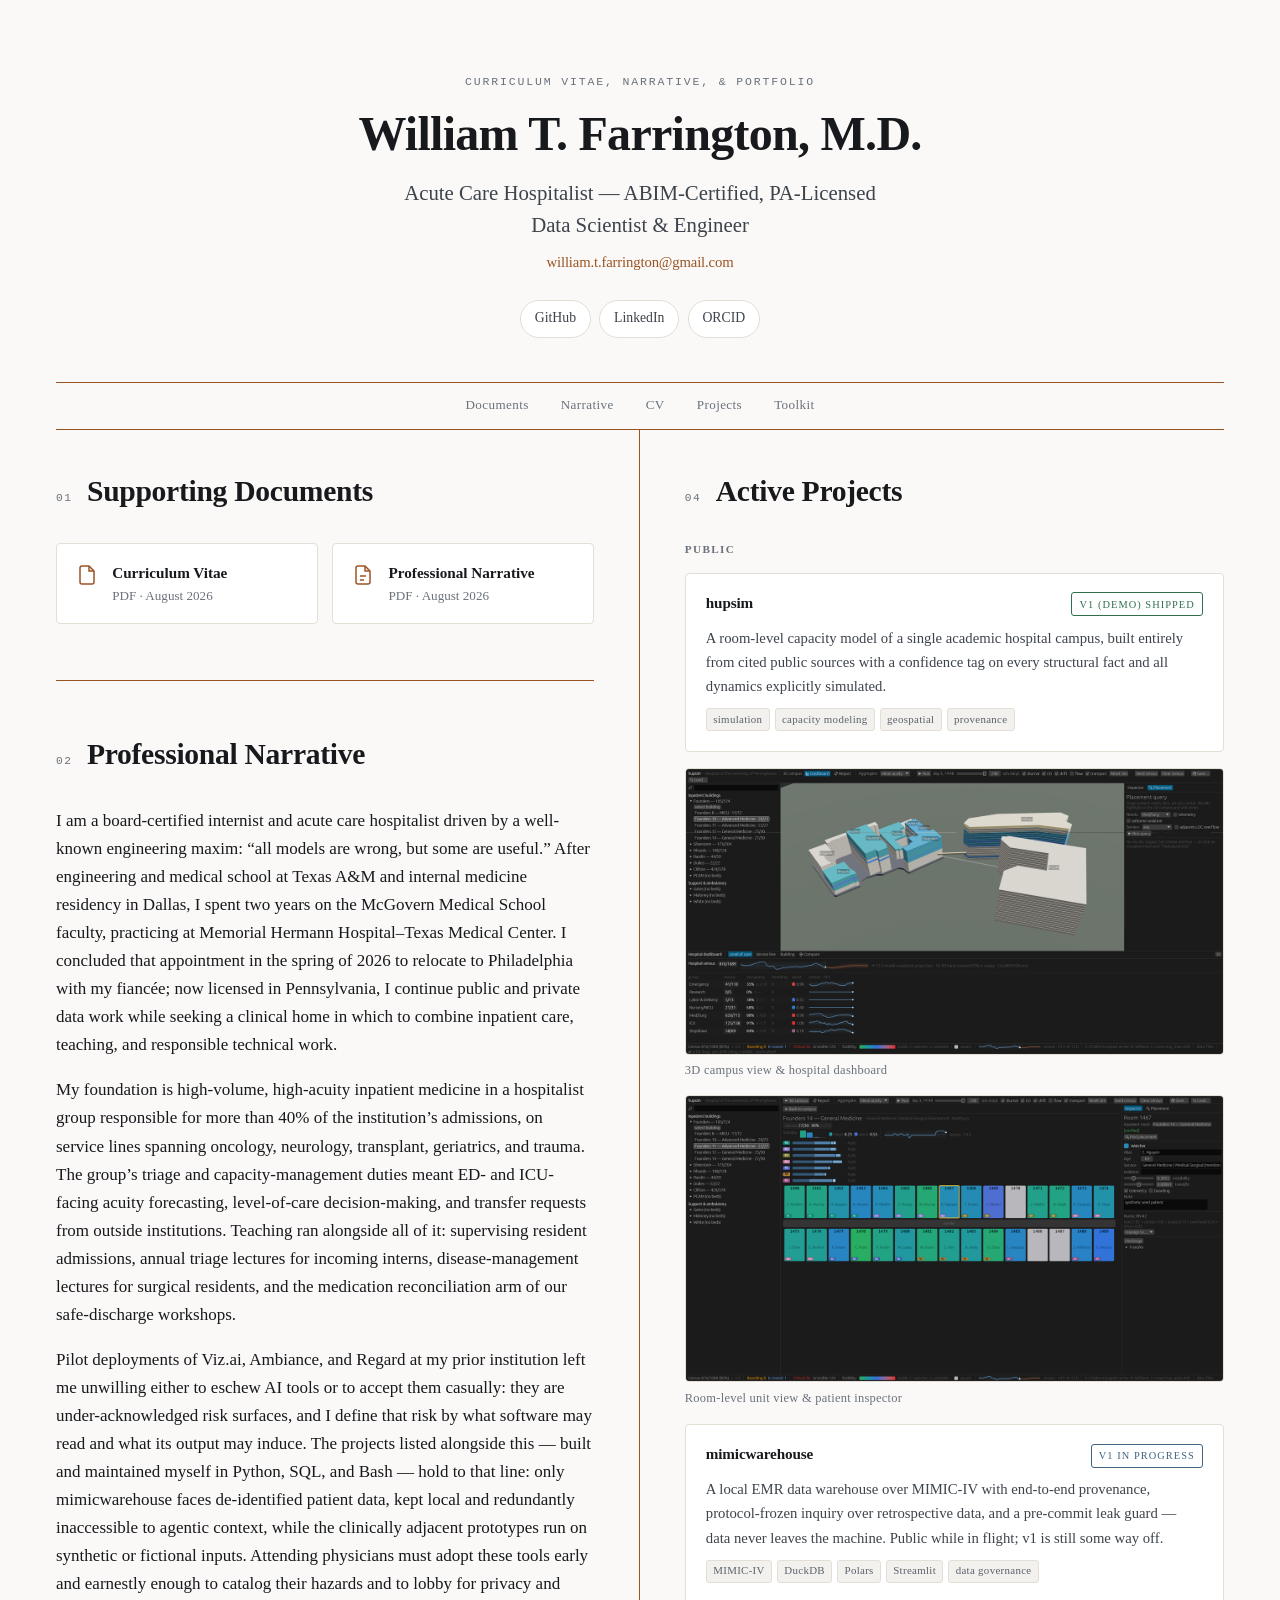
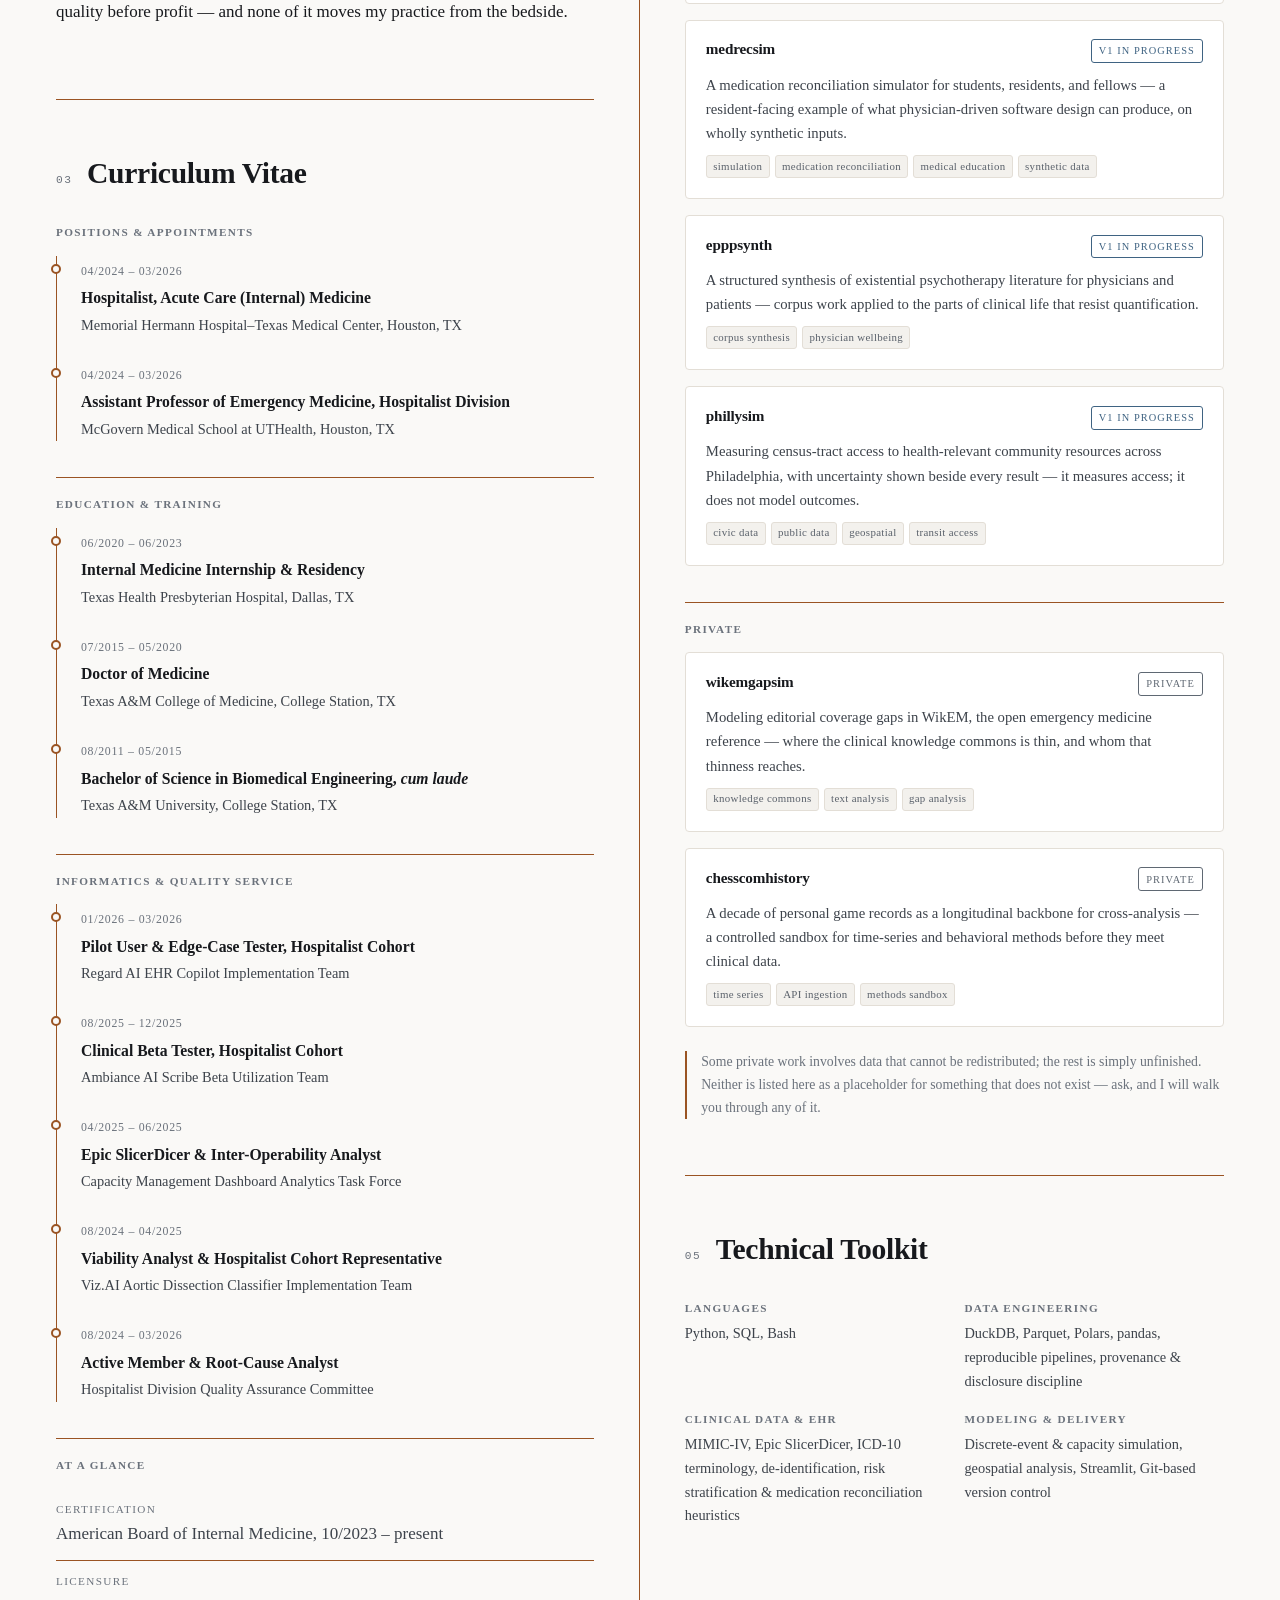
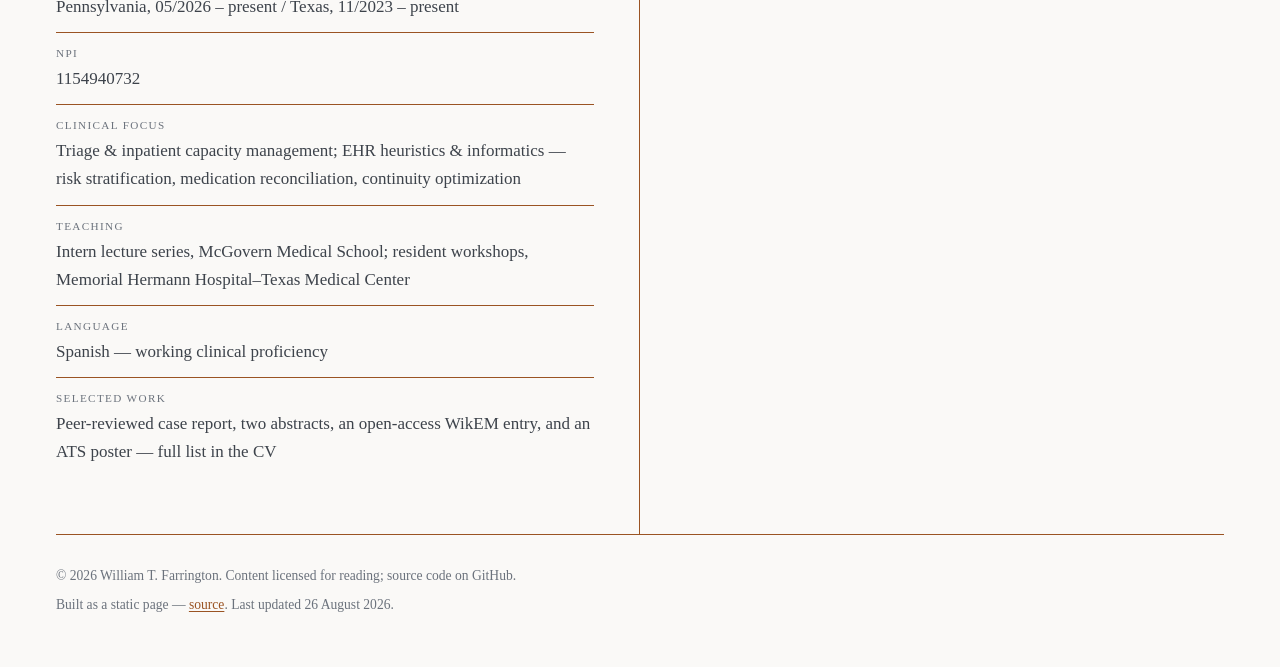
==== index.html @ bcea14b1 "Refresh documents, project roster, and add hupsim screenshot gallery - Update CV and professional na" ====
<!DOCTYPE html>
<html lang="en">
<head>
<meta charset="utf-8">
<meta name="viewport" content="width=device-width, initial-scale=1">

<!-- Stops iOS Safari, Chrome on Android, and Edge from turning CV date ranges
     (04/2024, 08/2011) and the NPI into tappable "phone number" links. -->
<meta name="format-detection" content="telephone=no,date=no,address=no,email=no">

<!-- EDIT: title and description are what Google and link previews show. -->
<title>William T. Farrington, M.D. — Acute Care Hospitalist &amp; Clinical Data Engineering</title>
<meta name="description" content="Board-certified acute care hospitalist in Philadelphia. Curriculum vitae, professional narrative, and clinical and peri-clinical data projects.">
<meta name="author" content="William T. Farrington">

<link rel="canonical" href="https://williamtfarrington.com/">
<meta property="og:type" content="profile">
<meta property="og:title" content="William T. Farrington, M.D.">
<meta property="og:description" content="Board-certified acute care hospitalist — CV, professional narrative, and clinical data projects.">
<meta property="og:url" content="https://williamtfarrington.com/">
<meta name="twitter:card" content="summary">

<meta name="theme-color" content="#faf9f7" media="(prefers-color-scheme: light)">
<meta name="theme-color" content="#14161a" media="(prefers-color-scheme: dark)">
<link rel="icon" href="assets/img/favicon.svg" type="image/svg+xml">
<link rel="stylesheet" href="assets/css/site.css?v=6">
</head>

<body>
<a class="skip-link" href="#main">Skip to content</a>

<!-- ======================================================================
     MASTHEAD — centered: kicker, name, credential stack, email,
     identifying facts, external links
     ====================================================================== -->
<header class="masthead">
  <div class="container">
    <p class="kicker">Curriculum Vitae, Narrative, &amp; Portfolio</p>

    <h1>William T. Farrington, M.D.</h1>

    <!-- EDIT: one line per span. -->
    <p class="credentials">
      <span>Acute Care Hospitalist &mdash; ABIM-Certified, PA-Licensed</span>
      <span>Data Scientist &amp; Engineer</span>
    </p>

    <p class="email">
      <a href="mailto:william.t.farrington@gmail.com">william.t.farrington@gmail.com</a>
    </p>

    <!-- All three leave the site, so all three open in a new tab.
         rel="me" is the identity half (it ties these profiles to this page);
         rel="noopener" is the security half that target="_blank" wants. -->
    <ul class="contact-row">
      <li><a href="https://github.com/willtfarrington?tab=repositories" rel="me noopener" target="_blank">GitHub</a></li>
      <li><a href="https://www.linkedin.com/in/williamtfarrington/" rel="me noopener" target="_blank">LinkedIn</a></li>
      <li><a href="https://orcid.org/0000-0002-2233-9123" rel="me noopener" target="_blank">ORCID</a></li>
    </ul>
  </div>
</header>

<!-- ======================================================================
     STICKY SECTION NAV
     The rules above and below it sit on the <ul>, so they stop exactly at
     the combined width of the two panes rather than running edge to edge.
     ====================================================================== -->
<nav class="subnav" aria-label="Section navigation">
  <div class="container">
    <ul>
      <li><a href="#documents">Documents</a></li>
      <li><a href="#narrative">Narrative</a></li>
      <li><a href="#cv">CV</a></li>
      <li><a href="#projects">Projects</a></li>
      <li><a href="#toolkit">Toolkit</a></li>
    </ul>
  </div>
</nav>

<!-- ======================================================================
     TWO PANES
       left  — documents, narrative, curriculum vitae
       right — projects, technical toolkit
     Panes stack into a single column below 900px.
     ====================================================================== -->
<main id="main">
  <div class="container">
    <div class="panes">

      <!-- ================= LEFT PANE ================= -->
      <div class="pane pane--left">

        <!-- ------------------------------------------------------------
             DOCUMENTS
             Both tiles link to the PDFs sitting at the repository root, so the
             public URLs are williamtfarrington.com/<filename>.pdf. When either
             document is revised, overwrite the file in place: once a filename
             has been e-mailed or printed on a CV, renaming it breaks the link
             for whoever holds it.
             ------------------------------------------------------------ -->
        <section class="section" id="documents" aria-labelledby="documents-h">
          <div class="section-head">
            <span class="eyebrow">01</span>
            <h2 id="documents-h">Supporting Documents</h2>
          </div>

          <div class="doc-grid">
            <a class="doc" href="Farrington-William-Curriculum-Vitae.pdf">
              <svg class="doc-icon" viewBox="0 0 24 24" fill="none" stroke="currentColor" stroke-width="1.5" aria-hidden="true">
                <path d="M14 3H7a2 2 0 0 0-2 2v14a2 2 0 0 0 2 2h10a2 2 0 0 0 2-2V8z"/><path d="M14 3v5h5"/>
              </svg>
              <div>
                <strong>Curriculum Vitae</strong>
                <span>PDF &middot; August 2026</span>
              </div>
            </a>

            <a class="doc" href="Farrington-William-Professional-Narrative.pdf">
              <svg class="doc-icon" viewBox="0 0 24 24" fill="none" stroke="currentColor" stroke-width="1.5" aria-hidden="true">
                <path d="M14 3H7a2 2 0 0 0-2 2v14a2 2 0 0 0 2 2h10a2 2 0 0 0 2-2V8z"/><path d="M14 3v5h5"/>
                <path d="M9 13h6M9 17h4"/>
              </svg>
              <div>
                <strong>Professional Narrative</strong>
                <span>PDF &middot; August 2026</span>
              </div>
            </a>
          </div>
        </section>

        <!-- ------------------------------------------------------------
             PROFESSIONAL NARRATIVE
             ------------------------------------------------------------ -->
        <section class="section" id="narrative" aria-labelledby="narrative-h">
          <div class="section-head">
            <span class="eyebrow">02</span>
            <h2 id="narrative-h">Professional Narrative</h2>
          </div>

          <!-- Distilled from the narrative PDF linked above, which also carries
               the personal closing this page leaves out. -->
          <div class="prose">
            <p>
              I am a board-certified internist and acute care hospitalist driven
              by a well-known engineering maxim: &ldquo;all models are wrong, but
              some are useful.&rdquo; After engineering and medical school at
              Texas A&amp;M and internal medicine residency in Dallas, I spent
              two years on the McGovern Medical School faculty, practicing at
              Memorial Hermann Hospital&ndash;Texas Medical Center. I concluded
              that appointment in the spring of 2026 to relocate to Philadelphia
              with my fianc&eacute;e; now licensed in Pennsylvania, I continue
              public and private data work while seeking a clinical home in which
              to combine inpatient care, teaching, and responsible technical
              work.
            </p>
            <p>
              My foundation is high-volume, high-acuity inpatient medicine in a
              hospitalist group responsible for more than 40% of the
              institution&rsquo;s admissions, on service lines spanning oncology,
              neurology, transplant, geriatrics, and trauma. The group&rsquo;s
              triage and capacity-management duties meant ED- and ICU-facing
              acuity forecasting, level-of-care decision-making, and transfer
              requests from outside institutions. Teaching ran alongside all of
              it: supervising resident admissions, annual triage lectures for
              incoming interns, disease-management lectures for surgical
              residents, and the medication reconciliation arm of our
              safe-discharge workshops.
            </p>
            <p>
              Pilot deployments of Viz.ai, Ambiance, and Regard at my prior
              institution left me unwilling either to eschew AI tools or to
              accept them casually: they are under-acknowledged risk surfaces,
              and I define that risk by what software may read and what its
              output may induce. The projects listed alongside this &mdash;
              built and maintained myself in Python, SQL, and Bash &mdash; hold
              to that line: only mimicwarehouse faces de-identified patient
              data, kept local and redundantly inaccessible to agentic context,
              while the clinically adjacent prototypes run on synthetic or
              fictional inputs. Attending physicians must adopt these tools
              early and earnestly enough to catalog their hazards and to lobby
              for privacy and quality before profit &mdash; and none of it moves
              my practice from the bedside.
            </p>
          </div>
        </section>

        <!-- ------------------------------------------------------------
             CURRICULUM VITAE — highlights; the PDF holds the full record
             ------------------------------------------------------------ -->
        <section class="section" id="cv" aria-labelledby="cv-h">
          <div class="section-head">
            <span class="eyebrow">03</span>
            <h2 id="cv-h">Curriculum Vitae</h2>
          </div>

          <h3 class="subhead subhead--first">Positions &amp; appointments</h3>

          <ol class="timeline">
            <li>
              <span class="when">04/2024 &ndash; 03/2026</span>
              <p class="what">Hospitalist, Acute Care (Internal) Medicine</p>
              <p class="where">Memorial Hermann Hospital&ndash;Texas Medical Center, Houston, TX</p>
            </li>
            <li>
              <span class="when">04/2024 &ndash; 03/2026</span>
              <p class="what">Assistant Professor of Emergency Medicine, Hospitalist Division</p>
              <p class="where">McGovern Medical School at UTHealth, Houston, TX</p>
            </li>
          </ol>

          <h3 class="subhead">Education &amp; training</h3>

          <ol class="timeline">
            <li>
              <span class="when">06/2020 &ndash; 06/2023</span>
              <p class="what">Internal Medicine Internship &amp; Residency</p>
              <p class="where">Texas Health Presbyterian Hospital, Dallas, TX</p>
            </li>
            <li>
              <span class="when">07/2015 &ndash; 05/2020</span>
              <p class="what">Doctor of Medicine</p>
              <p class="where">Texas A&amp;M College of Medicine, College Station, TX</p>
            </li>
            <li>
              <span class="when">08/2011 &ndash; 05/2015</span>
              <p class="what">Bachelor of Science in Biomedical Engineering, <em>cum laude</em></p>
              <p class="where">Texas A&amp;M University, College Station, TX</p>
            </li>
          </ol>

          <h3 class="subhead">Informatics &amp; quality service</h3>

          <!-- EDIT: the five entries from the CV's Leadership & Service section
               that bear directly on the data work. Delete this whole subhead and
               list if you would rather keep the page shorter. -->
          <ol class="timeline">
            <li>
              <span class="when">01/2026 &ndash; 03/2026</span>
              <p class="what">Pilot User &amp; Edge-Case Tester, Hospitalist Cohort</p>
              <p class="where">Regard AI EHR Copilot Implementation Team</p>
            </li>
            <li>
              <span class="when">08/2025 &ndash; 12/2025</span>
              <p class="what">Clinical Beta Tester, Hospitalist Cohort</p>
              <p class="where">Ambiance AI Scribe Beta Utilization Team</p>
            </li>
            <li>
              <span class="when">04/2025 &ndash; 06/2025</span>
              <p class="what">Epic SlicerDicer &amp; Inter-Operability Analyst</p>
              <p class="where">Capacity Management Dashboard Analytics Task Force</p>
            </li>
            <li>
              <span class="when">08/2024 &ndash; 04/2025</span>
              <p class="what">Viability Analyst &amp; Hospitalist Cohort Representative</p>
              <p class="where">Viz.AI Aortic Dissection Classifier Implementation Team</p>
            </li>
            <li>
              <span class="when">08/2024 &ndash; 03/2026</span>
              <p class="what">Active Member &amp; Root-Cause Analyst</p>
              <p class="where">Hospitalist Division Quality Assurance Committee</p>
            </li>
          </ol>

          <h3 class="subhead">At a glance</h3>

          <ul class="fact-list">
            <li>
              <span class="label">Certification</span>
              <span class="value">American Board of Internal Medicine, 10/2023 &ndash; present</span>
            </li>
            <li>
              <span class="label">Licensure</span>
              <span class="value">Pennsylvania, 05/2026 &ndash; present / Texas, 11/2023 &ndash; present</span>
            </li>
            <li>
              <span class="label">NPI</span>
              <span class="value">1154940732</span>
            </li>
            <li>
              <span class="label">Clinical focus</span>
              <span class="value">Triage &amp; inpatient capacity management; EHR heuristics &amp; informatics &mdash; risk stratification, medication reconciliation, continuity optimization</span>
            </li>
            <li>
              <span class="label">Teaching</span>
              <span class="value">Intern lecture series, McGovern Medical School; resident workshops, Memorial Hermann Hospital&ndash;Texas Medical Center</span>
            </li>
            <li>
              <span class="label">Language</span>
              <span class="value">Spanish &mdash; working clinical proficiency</span>
            </li>
            <li>
              <span class="label">Selected work</span>
              <span class="value">Peer-reviewed case report, two abstracts, an open-access WikEM entry, and an ATS poster &mdash; full list in the CV</span>
            </li>
          </ul>
        </section>

      </div><!-- /.pane--left -->

      <!-- ================= RIGHT PANE ================= -->
      <div class="pane pane--right">

        <!-- ------------------------------------------------------------
             PROJECTS
             CARD ANATOMY
               <article class="card card--linked">  <- drop card--linked if no URL
                 card-top : <h3> repo name (wrapped in <a> if public) + badge
                 .hook    : one line, 12-20 words, what it does and why
                 .tags    : 3-5 stack or method tags
               </article>
             BADGES: badge--public | badge--progress | badge--private
             ------------------------------------------------------------ -->
        <section class="section" id="projects" aria-labelledby="projects-h">
          <div class="section-head">
            <span class="eyebrow">04</span>
            <h2 id="projects-h">Active Projects</h2>
          </div>

          <h3 class="subhead subhead--first">Public</h3>

          <div class="card-grid">

            <article class="card card--linked">
              <div class="card-top">
                <h3><a href="https://github.com/willtfarrington/hupsim">hupsim</a></h3>
                <span class="badge badge--public">V1 (demo) shipped</span>
              </div>
              <p class="hook">
                A room-level capacity model of a single academic hospital campus,
                built entirely from cited public sources with a confidence tag on
                every structural fact and all dynamics explicitly simulated.
              </p>
              <ul class="tags">
                <li>simulation</li><li>capacity modeling</li><li>geospatial</li><li>provenance</li>
              </ul>
            </article>

            <!-- Demo screenshots for the card above. Thumbnails are the
                 downscaled copies in assets/img; each link points at the
                 full-resolution original at the repo root, which site.js
                 upgrades into a lightbox (arrow keys / swipe buttons / X).
                 Without JavaScript the links simply open the full PNG. -->
            <div class="card-shots">
              <figure>
                <a class="shot" href="hupsim_campus_view_and_dashboard.png">
                  <img src="assets/img/hupsim_campus_view_and_dashboard-1280.png"
                       width="1280" height="678" loading="lazy"
                       alt="hupsim &mdash; 3D campus view of the Hospital of the University of Pennsylvania with per-building census counts and the level-of-care hospital dashboard below">
                </a>
                <figcaption>3D campus view &amp; hospital dashboard</figcaption>
              </figure>
              <figure>
                <a class="shot" href="hupsim_unit_view.png">
                  <img src="assets/img/hupsim_unit_view-1280.png"
                       width="1280" height="678" loading="lazy"
                       alt="hupsim &mdash; room-level unit view of a general medicine floor with per-room occupants, nurse assignments, and a patient inspector panel">
                </a>
                <figcaption>Room-level unit view &amp; patient inspector</figcaption>
              </figure>
            </div>

            <article class="card card--linked">
              <div class="card-top">
                <h3><a href="https://github.com/willtfarrington/mimicwarehouse">mimicwarehouse</a></h3>
                <span class="badge badge--progress">V1 in progress</span>
              </div>
              <p class="hook">
                A local EMR data warehouse over MIMIC-IV with end-to-end
                provenance, protocol-frozen inquiry over retrospective data, and a
                pre-commit leak guard &mdash; data never leaves the machine.
                Public while in flight; v1 is still some way off.
              </p>
              <ul class="tags">
                <li>MIMIC-IV</li><li>DuckDB</li><li>Polars</li><li>Streamlit</li><li>data governance</li>
              </ul>
            </article>

            <article class="card card--linked">
              <div class="card-top">
                <h3><a href="https://github.com/willtfarrington/medrecsim">medrecsim</a></h3>
                <span class="badge badge--progress">V1 in progress</span>
              </div>
              <p class="hook">
                A medication reconciliation simulator for students, residents,
                and fellows &mdash; a resident-facing example of what
                physician-driven software design can produce, on wholly
                synthetic inputs.
              </p>
              <ul class="tags">
                <li>simulation</li><li>medication reconciliation</li><li>medical education</li><li>synthetic data</li>
              </ul>
            </article>

            <article class="card card--linked">
              <div class="card-top">
                <h3><a href="https://github.com/willtfarrington/epppsynth">epppsynth</a></h3>
                <span class="badge badge--progress">V1 in progress</span>
              </div>
              <p class="hook">
                A structured synthesis of existential psychotherapy literature for
                physicians and patients &mdash; corpus work applied to the parts
                of clinical life that resist quantification.
              </p>
              <ul class="tags">
                <li>corpus synthesis</li><li>physician wellbeing</li>
              </ul>
            </article>

            <article class="card card--linked">
              <div class="card-top">
                <h3><a href="https://github.com/willtfarrington/phillysim">phillysim</a></h3>
                <span class="badge badge--progress">V1 in progress</span>
              </div>
              <p class="hook">
                Measuring census-tract access to health-relevant community
                resources across Philadelphia, with uncertainty shown beside
                every result &mdash; it measures access; it does not model
                outcomes.
              </p>
              <ul class="tags">
                <li>civic data</li><li>public data</li><li>geospatial</li><li>transit access</li>
              </ul>
            </article>

          </div>

          <h3 class="subhead">Private</h3>

          <div class="card-grid">
            <!-- EDIT: sharpen any hook below; duplicate a card to add a project. -->

            <article class="card">
              <div class="card-top">
                <h3>wikemgapsim</h3>
                <span class="badge badge--private">Private</span>
              </div>
              <p class="hook">
                Modeling editorial coverage gaps in WikEM, the open emergency
                medicine reference &mdash; where the clinical knowledge commons is
                thin, and whom that thinness reaches.
              </p>
              <ul class="tags">
                <li>knowledge commons</li><li>text analysis</li><li>gap analysis</li>
              </ul>
            </article>

            <article class="card">
              <div class="card-top">
                <h3>chesscomhistory</h3>
                <span class="badge badge--private">Private</span>
              </div>
              <p class="hook">
                A decade of personal game records as a longitudinal backbone for
                cross-analysis &mdash; a controlled sandbox for time-series and
                behavioral methods before they meet clinical data.
              </p>
              <ul class="tags">
                <li>time series</li><li>API ingestion</li><li>methods sandbox</li>
              </ul>
            </article>

          </div>

          <p class="note">
            Some private work involves data that cannot be redistributed; the rest
            is simply unfinished. Neither is listed here as a placeholder for
            something that does not exist &mdash; ask, and I will walk you through
            any of it.
          </p>
        </section>

        <!-- ------------------------------------------------------------
             TECHNICAL TOOLKIT
             ------------------------------------------------------------ -->
        <section class="section" id="toolkit" aria-labelledby="toolkit-h">
          <div class="section-head">
            <span class="eyebrow">05</span>
            <h2 id="toolkit-h">Technical Toolkit</h2>
          </div>

          <!-- EDIT: kept to what the CV and the public repositories both
               support. Add nothing you would not want examined. -->
          <div class="toolkit">
            <div>
              <h3>Languages</h3>
              <p>Python, SQL, Bash</p>
            </div>
            <div>
              <h3>Data engineering</h3>
              <p>DuckDB, Parquet, Polars, pandas, reproducible pipelines, provenance &amp; disclosure discipline</p>
            </div>
            <div>
              <h3>Clinical data &amp; EHR</h3>
              <p>MIMIC-IV, Epic SlicerDicer, ICD-10 terminology, de-identification, risk stratification &amp; medication reconciliation heuristics</p>
            </div>
            <div>
              <h3>Modeling &amp; delivery</h3>
              <p>Discrete-event &amp; capacity simulation, geospatial analysis, Streamlit, Git-based version control</p>
            </div>
          </div>
        </section>

      </div><!-- /.pane--right -->

    </div><!-- /.panes -->
  </div>
</main>

<footer class="site-footer">
  <div class="container">
    <div class="footer-inner">
      <p>&copy; <span id="year">2026</span> William T. Farrington. Content licensed for reading; source code on GitHub.</p>
      <p>Built as a static page &mdash; <a href="https://github.com/willtfarrington/prime">source</a>. Last updated <time datetime="2026-08-26">26 August 2026</time>.</p>
    </div>
  </div>
</footer>

<script src="assets/js/site.js?v=6"></script>
</body>
</html>
---- assets/css/site.css ----
/* ==========================================================================
   prime — landing page styles
   Hand-authored. No build step, no external requests, no web fonts.
   Restyle the whole page by editing the tokens in :root below.
   ========================================================================== */

/* --- design tokens ------------------------------------------------------ */
:root {
  --bg:        #faf9f7;
  --surface:   #ffffff;
  --surface-2: #f3f1ed;
  --ink:       #17191d;
  --ink-2:     #3d434b;
  --muted:     #6b727c;
  --muted-2:   #5a616b;   /* AA-safe on --surface-2 */
  --rule:      #e3ded6;
  --accent:    #9a5423;   /* muted burnt orange */
  --accent-in: #ffffff;
  --ok:        #2f6f4e;
  --wip:       #3f6382;
  --priv:      #5f6873;

  /* --serif carries the whole page. --mono is reserved for exactly two things:
     the masthead kicker and the section numbers. */
  --serif: "Iowan Old Style", "Palatino Linotype", Palatino, Georgia, "Times New Roman", serif;
  --sans:  system-ui, -apple-system, "Segoe UI", Roboto, "Helvetica Neue", Arial, sans-serif;  /* unused */
  --mono:  ui-monospace, "Cascadia Code", "SF Mono", Menlo, Consolas, monospace;

  --measure: 34rem;   /* comfortable reading width for prose */
  --page:    78rem;   /* outer container width (two panes) */
  --radius:  4px;
}

@media (prefers-color-scheme: dark) {
  :root {
    --bg:        #14161a;
    --surface:   #1a1d22;
    --surface-2: #21252b;
    --ink:       #e9e7e2;
    --ink-2:     #c4c8ce;
    --muted:     #939aa4;
    --muted-2:   #939aa4;
    --rule:      #2c3037;
    --accent:    #dfa06e;   /* muted burnt orange, dark theme */
    --accent-in: #14161a;
    --ok:        #7fc79f;
    --wip:       #8fb0cf;
    --priv:      #97a0ab;
  }
}

/* --- reset / base ------------------------------------------------------- */
*, *::before, *::after { box-sizing: border-box; }
html {
  -webkit-text-size-adjust: 100%;
  scroll-behavior: smooth;
  /* clears the ~46px sticky subnav so an anchored heading is never parked under it */
  scroll-padding-top: 4rem;
}
@media (prefers-reduced-motion: reduce) { html { scroll-behavior: auto; } }

body {
  margin: 0;
  background: var(--bg);
  color: var(--ink);
  font-family: var(--serif);
  font-size: 17px;
  line-height: 1.65;
  -webkit-font-smoothing: antialiased;
}

h1, h2, h3, h4 { font-family: var(--serif); font-weight: 600; line-height: 1.2; color: var(--ink); }
h1 { font-size: clamp(2rem, 1.4rem + 2.4vw, 3rem); letter-spacing: -0.015em; margin: 0; }
h2 { font-size: clamp(1.4rem, 1.2rem + 0.9vw, 1.85rem); margin: 0 0 0.35em; letter-spacing: -0.01em; }
h3 { font-size: 1.08rem; margin: 0 0 0.25em; }
p  { margin: 0 0 1em; }

a { color: var(--accent); text-decoration-thickness: 1px; text-underline-offset: 2px; }
a:hover { text-decoration-thickness: 2px; }
:focus-visible { outline: 2px solid var(--accent); outline-offset: 3px; border-radius: 2px; }

ul { margin: 0 0 1em; padding-left: 1.15em; }
li { margin-bottom: 0.3em; }

/* --- layout primitives -------------------------------------------------- */
.container {
  width: 100%;
  max-width: var(--page);
  margin-inline: auto;
  padding-inline: clamp(1.1rem, 4vw, 2.5rem);
}
.prose { max-width: var(--measure); }
.section { padding-block: clamp(2.4rem, 5vw, 3.5rem); border-top: 1px solid var(--accent); }

/* --- two panes ----------------------------------------------------------- */
.panes { display: grid; grid-template-columns: minmax(0, 1fr); }
.pane > .section:first-child { padding-top: clamp(2rem, 4vw, 2.75rem); }
/* The left pane opens directly under the nav rule, so it needs no rule of its
   own. Stacked on narrow screens the right pane DOES keep its rule, which is
   what separates the CV from Projects. */
.pane--left > .section:first-child { border-top: 0; }

/* px, not rem: a rem breakpoint scales with the reader's default font size, which
   could hold a perfectly wide window in one column. */
@media (min-width: 900px) {
  .panes { grid-template-columns: minmax(0, 1fr) minmax(0, 1fr); }
  .pane--left  { padding-right: clamp(1.75rem, 3.5vw, 3rem); border-right: 1px solid var(--accent); }
  .pane--right { padding-left:  clamp(1.75rem, 3.5vw, 3rem); }
  .pane--right > .section:first-child { border-top: 0; }
}

.section-head { display: flex; align-items: baseline; gap: 0.9rem; margin-bottom: 1.5rem; flex-wrap: wrap; }
.section-head .eyebrow {
  font-family: var(--mono); font-size: 0.7rem; letter-spacing: 0.14em;
  text-transform: uppercase; color: var(--muted); white-space: nowrap;
}

.skip-link {
  position: absolute; left: -999px; top: 0; z-index: 100;
  background: var(--accent); color: var(--accent-in);
  padding: 0.6rem 1rem; border-radius: 0 0 var(--radius) 0;
}
.skip-link:focus { left: 0; }

/* --- masthead ----------------------------------------------------------- */
.masthead { padding-block: clamp(2.6rem, 7vw, 4.5rem) clamp(1.8rem, 4vw, 2.75rem); text-align: center; }
.masthead .kicker {
  font-family: var(--mono); font-size: 0.72rem; letter-spacing: 0.16em;
  text-transform: uppercase; color: var(--muted); margin: 0 0 0.9rem;
}
.masthead .credentials {
  font-family: var(--serif);
  font-size: clamp(1.05rem, 0.95rem + 0.5vw, 1.3rem);
  color: var(--ink-2); max-width: 46rem; margin: 0.9rem auto 0; line-height: 1.5;
}
.masthead .credentials span { display: block; }
.masthead .email {
  font-family: var(--serif); font-size: 0.92rem;
  margin: 0.65rem 0 1.6rem; letter-spacing: -0.01em;
}
.masthead .email a { text-decoration: none; }
.masthead .email a:hover { text-decoration: underline; }

.contact-row { display: flex; flex-wrap: wrap; justify-content: center; gap: 0.55rem; list-style: none; margin: 0; padding: 0; }
.contact-row li { margin: 0; }
.contact-row a {
  display: inline-block; padding: 0.4rem 0.85rem;
  border: 1px solid var(--rule); border-radius: 999px; background: var(--surface);
  font-size: 0.86rem; text-decoration: none; color: var(--ink-2);
}
.contact-row a:hover { border-color: var(--accent); color: var(--accent); }
/* used only by the 404 recovery link */
.contact-row a.primary { background: var(--accent); border-color: var(--accent); color: var(--accent-in); }
.contact-row a.primary:hover { opacity: 0.9; color: var(--accent-in); }

/* --- sticky nav --------------------------------------------------------- */
.subnav {
  position: sticky; top: 0; z-index: 20;
  background: var(--bg);
}
/* The rules ride on the <ul>, not on .subnav, so they end where the panes end
   instead of running the full width of the window. */
.subnav .container > ul { border-block: 1px solid var(--accent); }
@supports (backdrop-filter: blur(8px)) {
  .subnav {
    background: color-mix(in srgb, var(--bg) 88%, transparent);
    backdrop-filter: saturate(1.4) blur(8px);
  }
}
.subnav ul {
  display: flex; gap: clamp(0.9rem, 3vw, 2rem); list-style: none; margin: 0; padding: 0;
  overflow-x: auto; scrollbar-width: none;
  /* Two declarations on purpose. A plain `center` on an overflowing scroller
     pushes the first item off the left edge where it cannot be scrolled back
     to; `safe center` falls back to flex-start exactly then. Engines that do
     not parse `safe` ignore the second line and keep the first. */
  justify-content: center;
  justify-content: safe center;
}
.subnav ul::-webkit-scrollbar { display: none; }
.subnav li { margin: 0; }
.subnav a {
  display: block; padding: 0.7rem 0; font-size: 0.82rem; letter-spacing: 0.03em;
  color: var(--muted); text-decoration: none; white-space: nowrap;
  border-bottom: 2px solid transparent;
}
.subnav a:hover, .subnav a[aria-current="true"] { color: var(--ink); border-bottom-color: var(--accent); }

/* --- documents (PDF cards) ---------------------------------------------- */
.doc-grid { display: grid; gap: 0.9rem; grid-template-columns: repeat(auto-fit, minmax(min(16rem, 100%), 1fr)); }
.doc {
  display: flex; gap: 0.85rem; align-items: flex-start;
  padding: 1rem 1.1rem; background: var(--surface);
  border: 1px solid var(--rule); border-radius: var(--radius);
  text-decoration: none; color: inherit;
}
.doc:hover { border-color: var(--accent); }
.doc:hover strong { color: var(--accent); }
.doc .doc-icon { flex: none; width: 1.5rem; height: 1.5rem; color: var(--accent); margin-top: 0.15rem; }
.doc strong { display: block; font-family: var(--serif); font-size: 0.95rem; font-weight: 600; }
.doc span { display: block; font-size: 0.82rem; color: var(--muted); }

/* --- timeline ------------------------------------------------------------ */
.timeline { list-style: none; margin: 0; padding: 0; border-left: 1px solid var(--accent); }
.timeline > li { position: relative; padding: 0 0 1.4rem 1.5rem; margin: 0; }
.timeline > li::before {
  content: ""; position: absolute; left: -6px; top: 0.5rem;
  width: 10px; height: 10px; border-radius: 50%;
  background: var(--bg); border: 2px solid var(--accent);
}
.timeline > li:last-child { padding-bottom: 0; }
.timeline .when {
  font-family: var(--serif); font-size: 0.74rem; letter-spacing: 0.06em;
  color: var(--muted); text-transform: uppercase;
  /* keeps a range whole: never "04/2024 -" on one line and "03/2026" on the next */
  white-space: nowrap;
}
.timeline .what { font-family: var(--serif); font-size: 0.98rem; font-weight: 600; margin: 0.1rem 0 0.15rem; }
.timeline .where { font-size: 0.9rem; color: var(--ink-2); margin: 0; }

.fact-list { list-style: none; margin: 0; padding: 0; }
.fact-list > li { padding: 0.7rem 0; border-bottom: 1px solid var(--accent); margin: 0; }
.fact-list > li:last-child { border-bottom: 0; }
.fact-list .label {
  font-family: var(--serif); font-size: 0.7rem; letter-spacing: 0.12em;
  text-transform: uppercase; color: var(--muted); display: block; margin-bottom: 0.15rem;
}
.fact-list .value { display: block; color: var(--ink-2); }

/* --- project cards ------------------------------------------------------- */
.card-grid { display: grid; gap: 1rem; grid-template-columns: repeat(auto-fill, minmax(min(19rem, 100%), 1fr)); }
.card {
  display: flex; flex-direction: column; gap: 0.6rem;
  padding: 1.15rem 1.25rem 1.25rem;
  background: var(--surface); border: 1px solid var(--rule); border-radius: var(--radius);
}
.card--linked:hover { border-color: var(--accent); }
.card-top { display: flex; align-items: baseline; justify-content: space-between; gap: 0.75rem; }
.card h3 {
  font-family: var(--serif); font-size: 0.95rem; font-weight: 600;
  letter-spacing: -0.01em; margin: 0;
}
.card h3 a { text-decoration: none; color: var(--ink); }
.card--linked:hover h3 a { color: var(--accent); text-decoration: underline; }
.card .hook { font-size: 0.92rem; color: var(--ink-2); margin: 0; flex: 1 1 auto; }
.card .tags { display: flex; flex-wrap: wrap; gap: 0.3rem; list-style: none; margin: 0; padding: 0; }
.card .tags li {
  font-family: var(--serif); font-size: 0.68rem; letter-spacing: 0.03em;
  color: var(--muted-2); background: var(--surface-2);
  border: 1px solid var(--rule); border-radius: 3px; padding: 0.1rem 0.4rem; margin: 0;
}

.badge {
  flex: none; font-family: var(--serif); font-size: 0.65rem; letter-spacing: 0.1em;
  text-transform: uppercase; white-space: nowrap;
  padding: 0.15rem 0.45rem; border-radius: 3px; border: 1px solid currentColor;
}
.badge--public   { color: var(--ok); }
.badge--progress { color: var(--wip); }
.badge--private  { color: var(--priv); }

/* --- project screenshots (gallery + lightbox) ---------------------------- */
/* .card-shots rides inside .card-grid but always spans the full row, so the
   images stay width-matched to the card above them even if the grid ever
   finds room for two columns. */
.card-shots {
  grid-column: 1 / -1;
  display: grid; gap: 0.9rem;
  margin: 0;
}
.card-shots figure { margin: 0; }
.card-shots .shot { display: block; border-radius: var(--radius); }
.card-shots img {
  display: block; width: 100%; height: auto;
  background: var(--surface);
  border: 1px solid var(--rule); border-radius: var(--radius);
}
.card-shots .shot:hover img { border-color: var(--accent); }
.card-shots figcaption {
  font-size: 0.78rem; color: var(--muted);
  margin-top: 0.35rem; letter-spacing: 0.02em;
}

/* The lightbox is built by site.js; none of this markup exists without it.
   The overlay stays dark in both themes -- it is a photo viewer, not a page. */
.lightbox {
  position: fixed; inset: 0; z-index: 50;
  display: flex; align-items: center; justify-content: center;
  background: rgba(10, 11, 13, 0.92);
}
.lightbox[hidden] { display: none; }
.lightbox img {
  max-width: min(94vw, 100rem); max-height: 86vh;
  display: block; border-radius: var(--radius);
}
.lightbox figure { margin: 0; }
.lightbox figcaption {
  text-align: center; color: #c4c8ce; font-size: 0.85rem; margin-top: 0.6rem;
}
.lightbox button {
  position: absolute; z-index: 51;
  display: flex; align-items: center; justify-content: center;
  width: 2.75rem; height: 2.75rem; padding: 0;
  font: 1.35rem/1 var(--serif); color: #e9e7e2;
  background: rgba(255, 255, 255, 0.08);
  border: 1px solid rgba(255, 255, 255, 0.25); border-radius: 999px;
  cursor: pointer;
}
.lightbox button:hover { background: rgba(255, 255, 255, 0.18); }
.lightbox button:focus-visible { outline: 2px solid #dfa06e; outline-offset: 3px; }
.lightbox .lightbox-close { top: 1rem; right: 1rem; }
.lightbox .lightbox-prev { left: 1rem; top: 50%; transform: translateY(-50%); }
.lightbox .lightbox-next { right: 1rem; top: 50%; transform: translateY(-50%); }

.subhead {
  font-family: var(--serif); font-size: 0.7rem; letter-spacing: 0.12em;
  text-transform: uppercase; color: var(--muted);
  margin: 2.25rem 0 1rem; padding-top: 1.25rem; border-top: 1px solid var(--accent);
}
.subhead--first { margin-top: 0; padding-top: 0; border-top: 0; }

.note {
  font-size: 0.86rem; color: var(--muted);
  border-left: 2px solid var(--accent); padding-left: 0.9rem;
  margin: 1.5rem 0 0; max-width: var(--measure);
}

/* --- toolkit strip ------------------------------------------------------- */
.toolkit { display: grid; gap: 1.25rem; grid-template-columns: repeat(auto-fit, minmax(min(13rem, 100%), 1fr)); }
.toolkit h3 {
  font-family: var(--serif); font-size: 0.7rem; letter-spacing: 0.12em;
  text-transform: uppercase; color: var(--muted); margin-bottom: 0.4rem;
}
.toolkit p { font-size: 0.9rem; color: var(--ink-2); margin: 0; }

/* --- footer -------------------------------------------------------------- */
.site-footer { padding-block: 0 2.75rem; font-size: 0.85rem; color: var(--muted); }
.footer-inner { border-top: 1px solid var(--accent); padding-top: 1.9rem; }
.site-footer p { margin: 0 0 0.4rem; }

/* --- print --------------------------------------------------------------- */
@media print {
  :root {
    --bg: #fff; --surface: #fff; --surface-2: #fff;
    --ink: #000; --ink-2: #222; --muted: #555; --rule: #bbb; --accent: #000;
  }
  body { font-size: 11pt; }
  .subnav, .skip-link, .lightbox { display: none !important; }
  .card-shots { break-inside: avoid; }
  .section { padding-block: 1.1rem; break-inside: avoid; }
  a { color: #000; text-decoration: none; }
  a[href^="http"]::after { content: " (" attr(href) ")"; font-size: 8pt; color: #555; word-break: break-all; }
.panes { display: block; }
  .pane--left  { padding-right: 0; border-right: 0; }
  .pane--right { padding-left: 0; }
  .pane--right > .section:first-child { border-top: 1px solid var(--accent); }
  .card, .doc { break-inside: avoid; border-color: #ccc; }
}
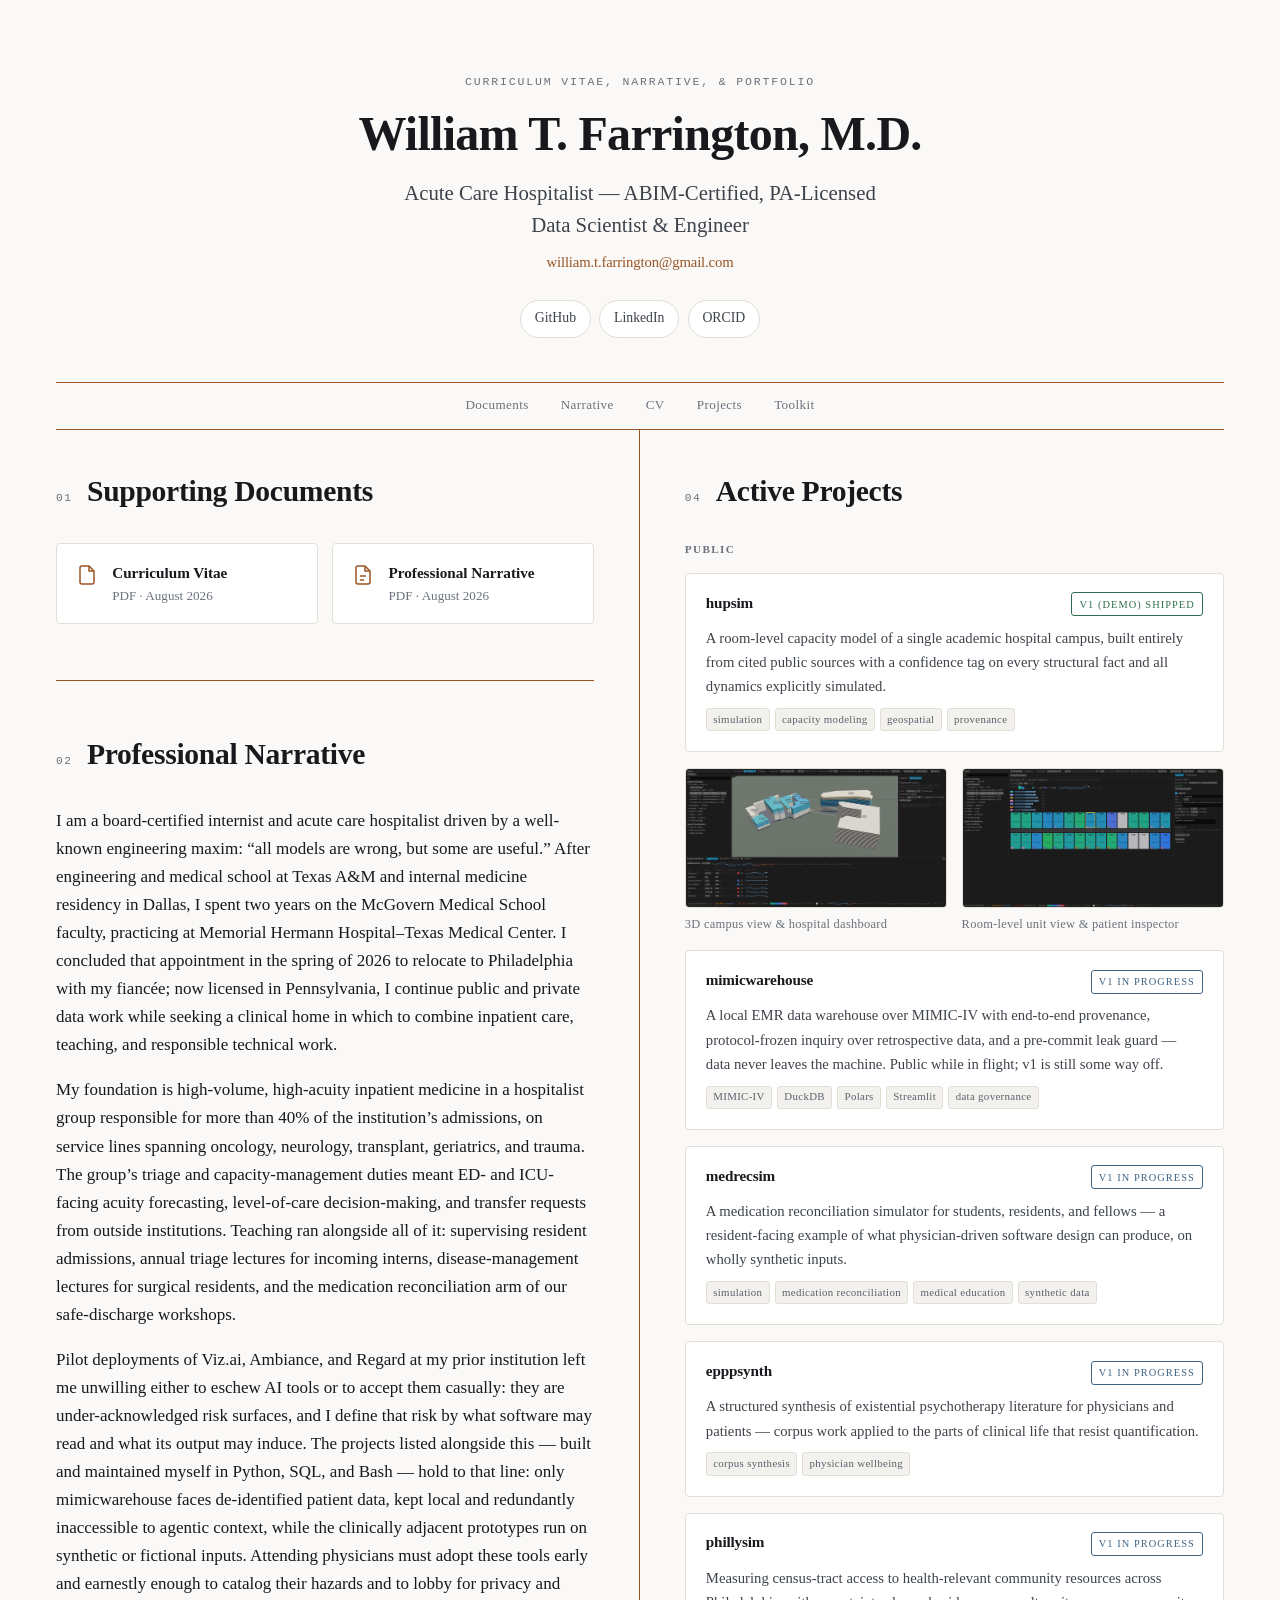
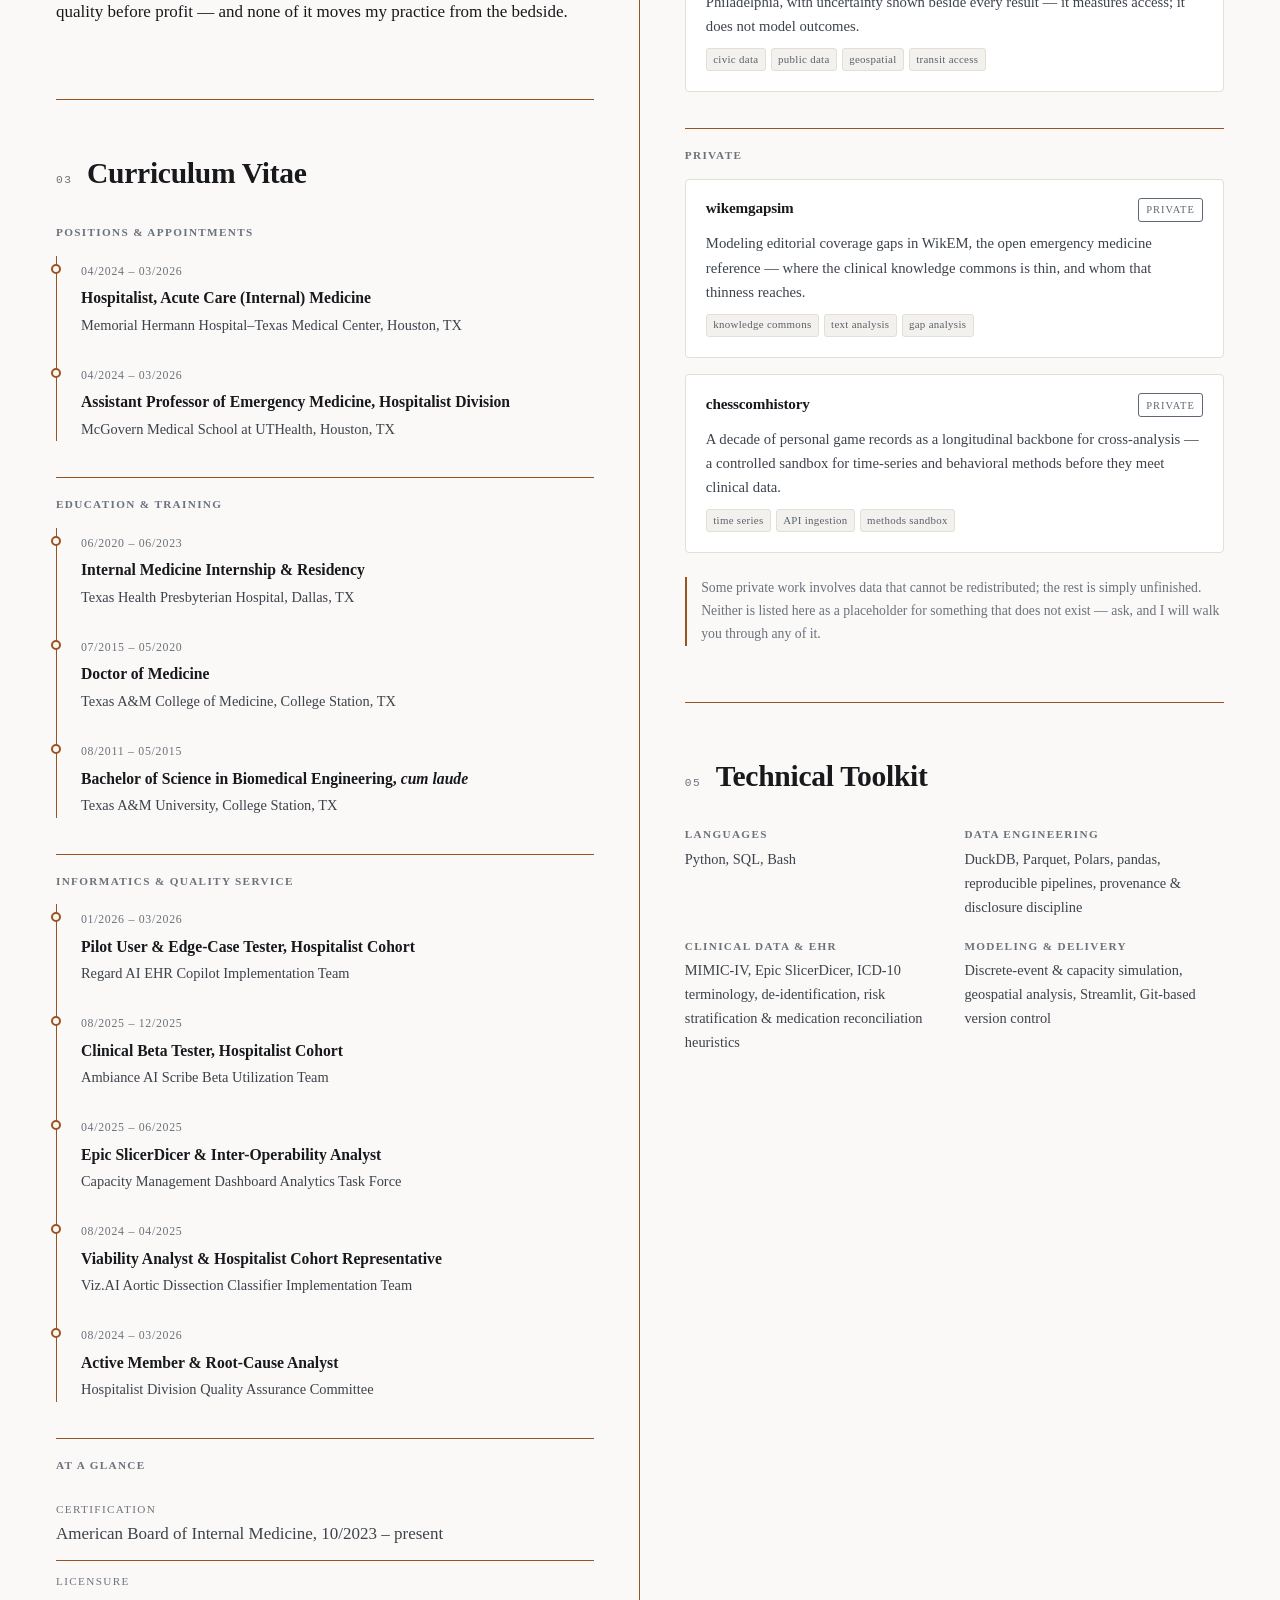
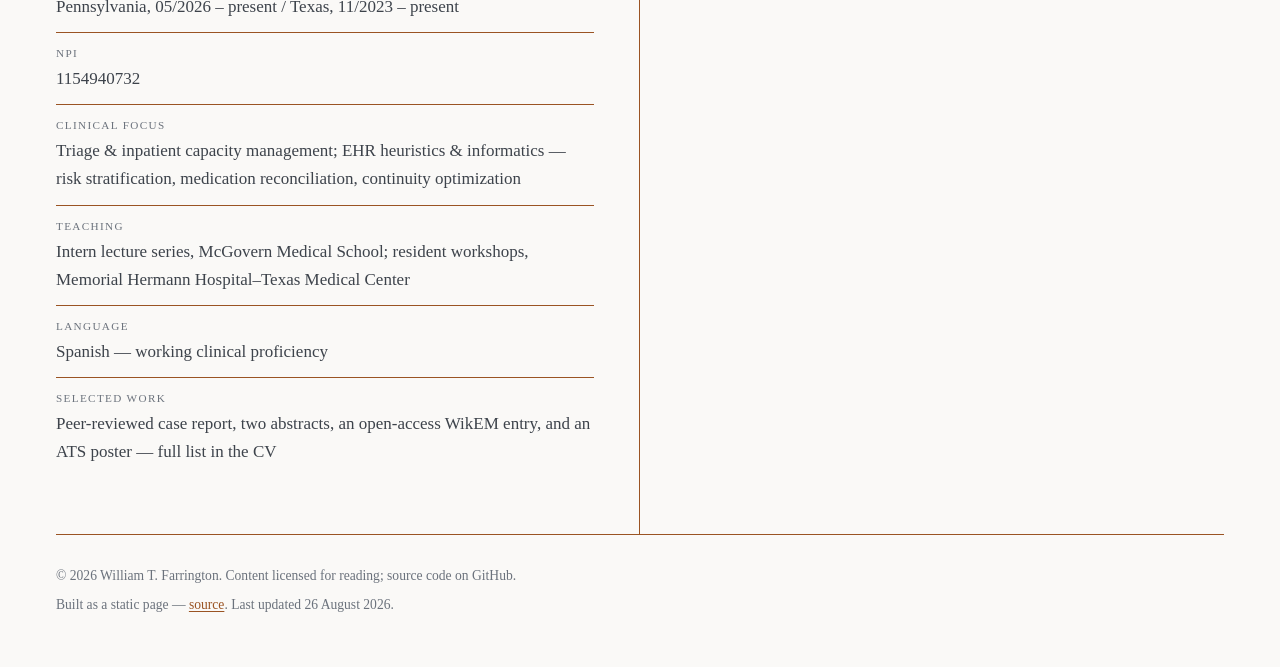
==== commit 9b30adac: "Place hupsim thumbnails side by side to shorten the projects column Co-Authored-By: Claude Fable 5 <" ====
--- a/index.html
+++ b/index.html
@@ -23,7 +23,7 @@
 <meta name="theme-color" content="#faf9f7" media="(prefers-color-scheme: light)">
 <meta name="theme-color" content="#14161a" media="(prefers-color-scheme: dark)">
 <link rel="icon" href="assets/img/favicon.svg" type="image/svg+xml">
-<link rel="stylesheet" href="assets/css/site.css?v=6">
+<link rel="stylesheet" href="assets/css/site.css?v=7">
 </head>
 
 <body>
--- a/assets/css/site.css
+++ b/assets/css/site.css
@@ -261,11 +261,14 @@
 
 /* --- project screenshots (gallery + lightbox) ---------------------------- */
 /* .card-shots rides inside .card-grid but always spans the full row, so the
-   images stay width-matched to the card above them even if the grid ever
-   finds room for two columns. */
+   pair stays width-matched to the card above it even if the grid ever finds
+   room for two columns. The two thumbnails sit side by side (same aspect
+   ratio, so their heights agree) to keep the cards below from sliding far
+   down the page; the full-size view lives in the lightbox. */
 .card-shots {
   grid-column: 1 / -1;
-  display: grid; gap: 0.9rem;
+  display: grid; grid-template-columns: repeat(2, minmax(0, 1fr));
+  gap: 0.9rem;
   margin: 0;
 }
 .card-shots figure { margin: 0; }
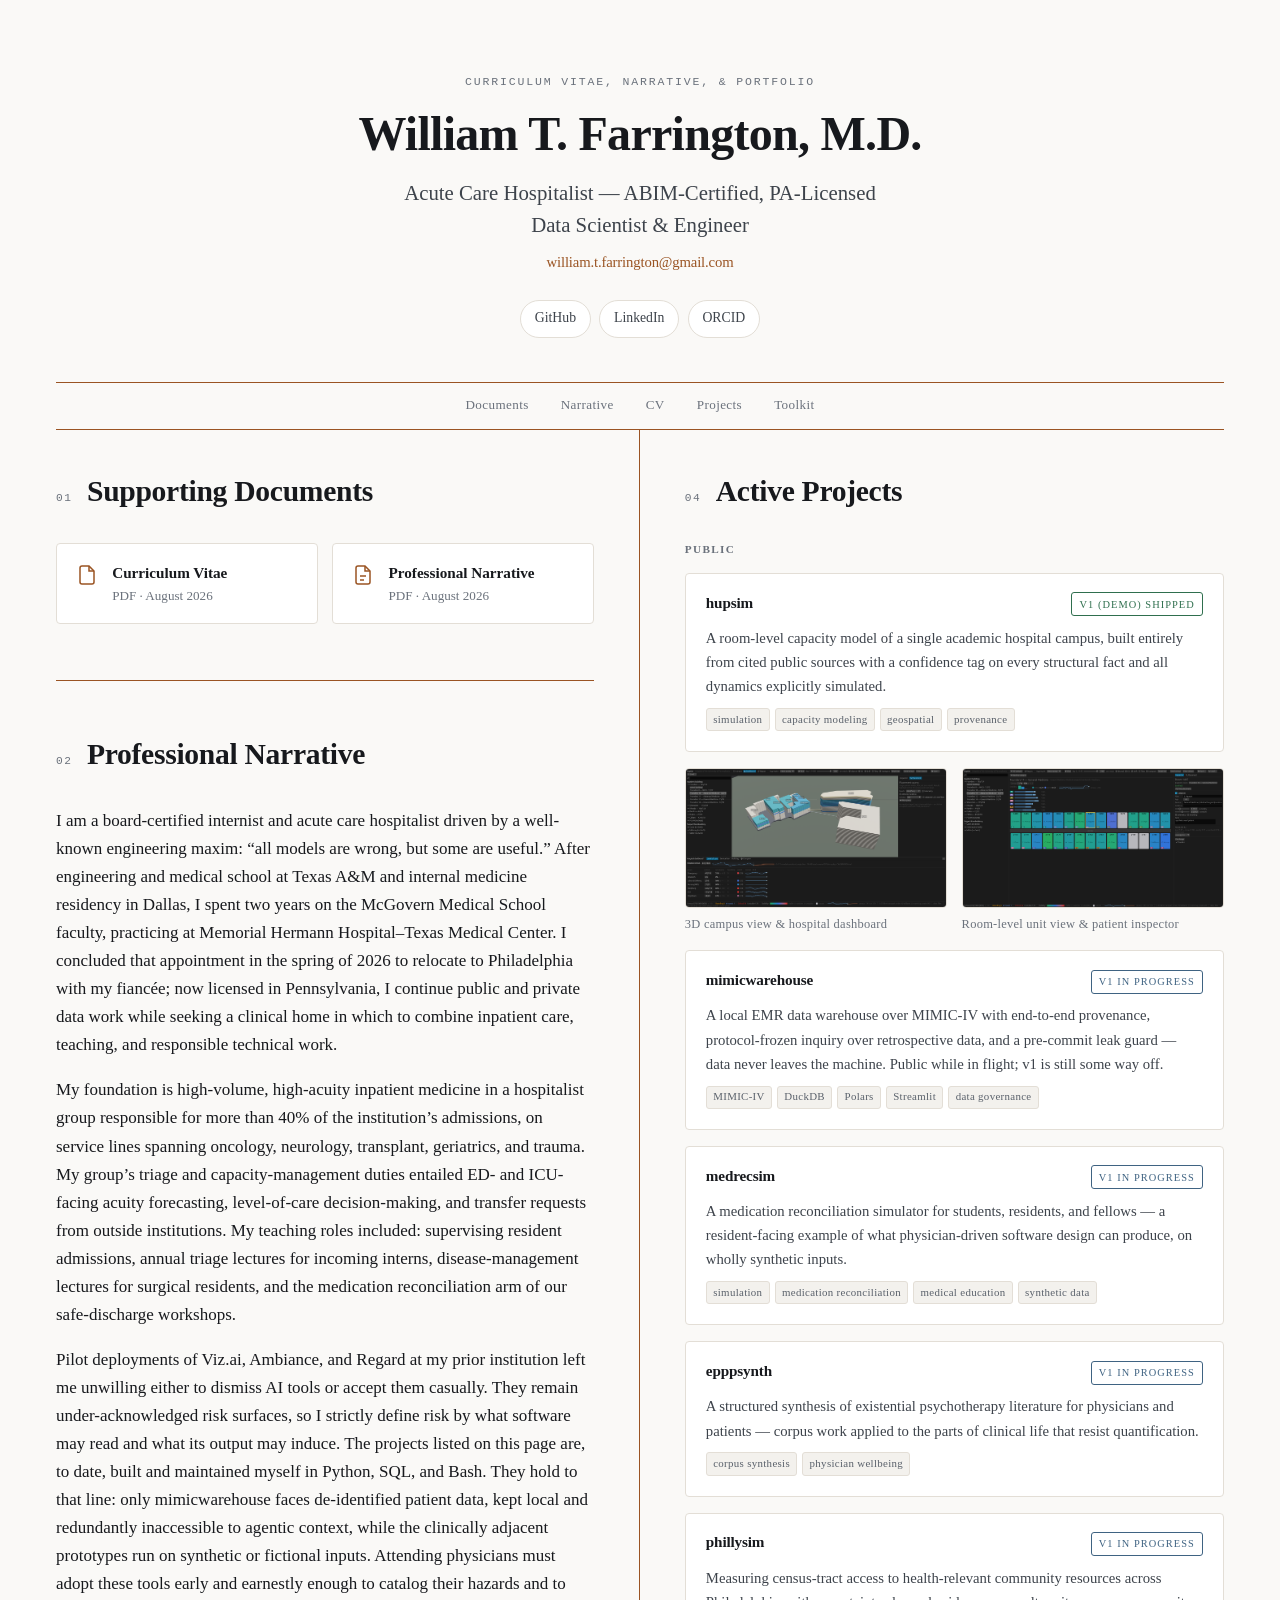
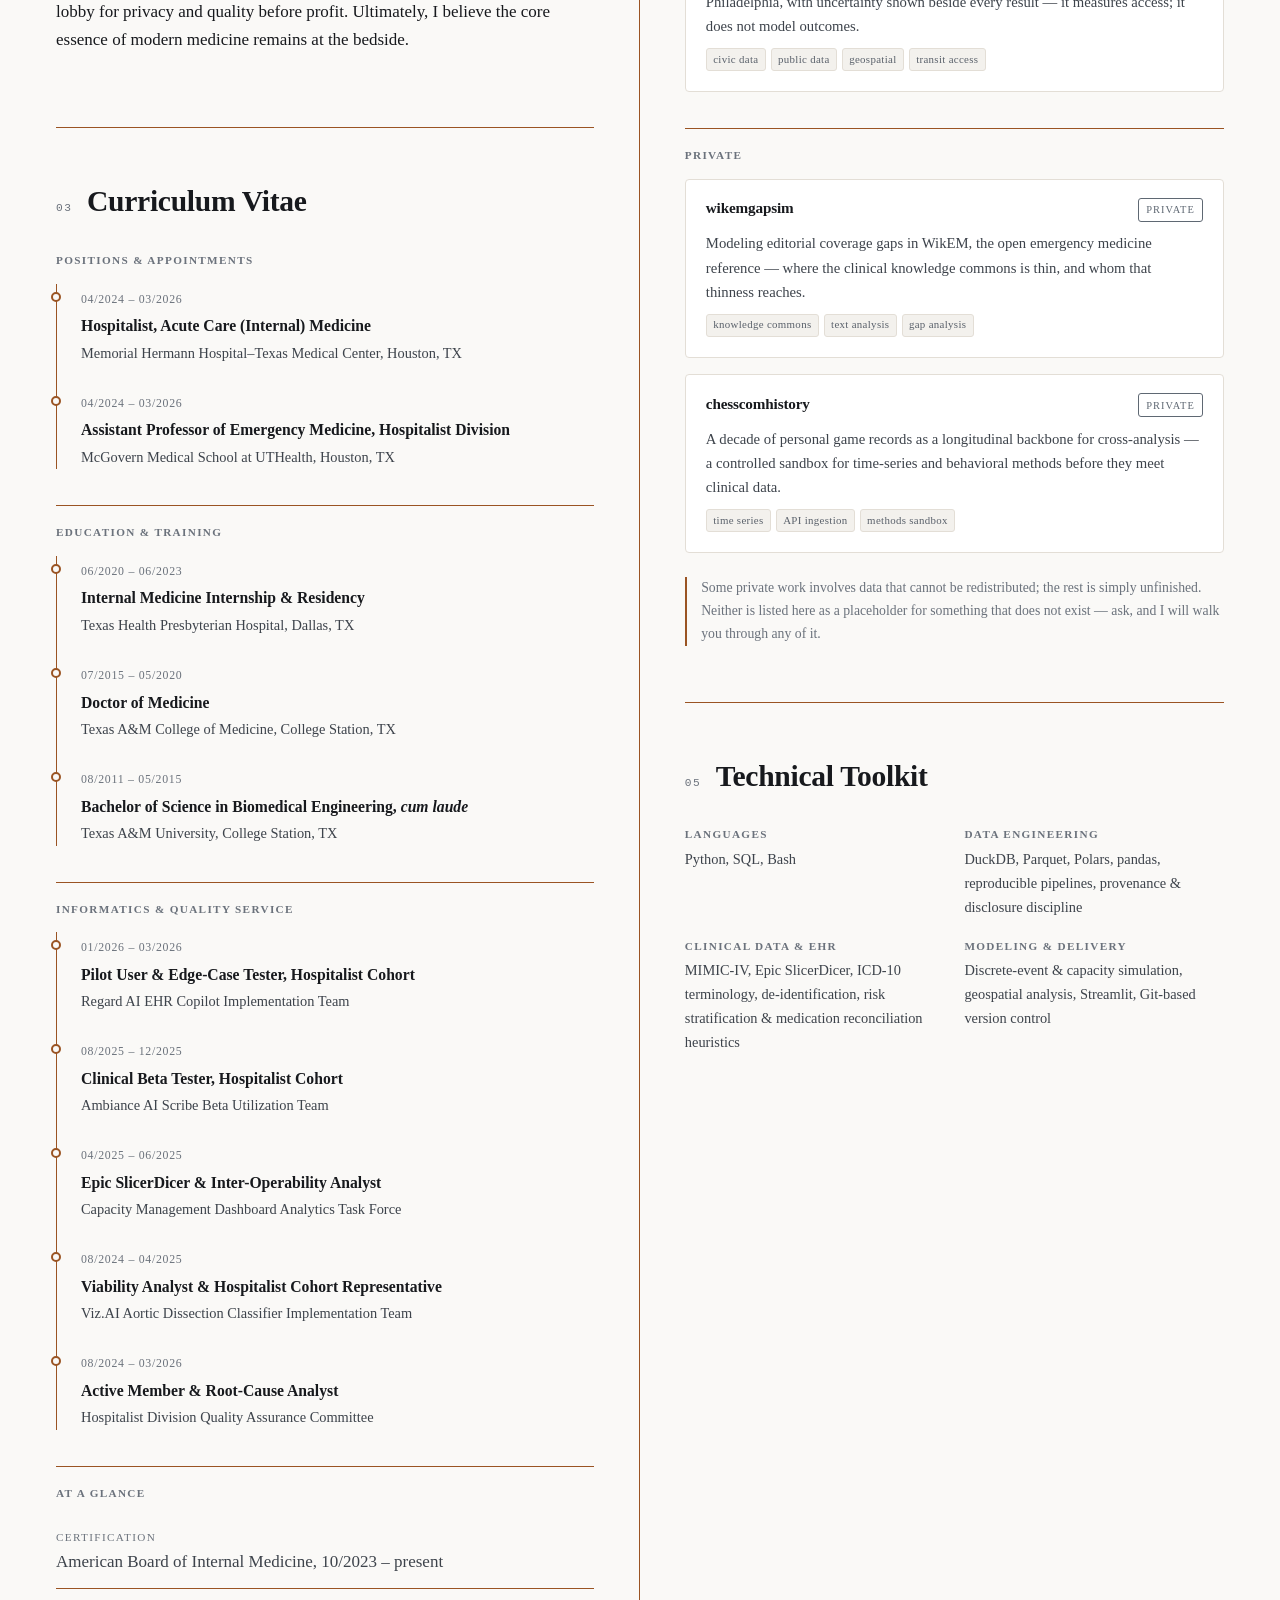
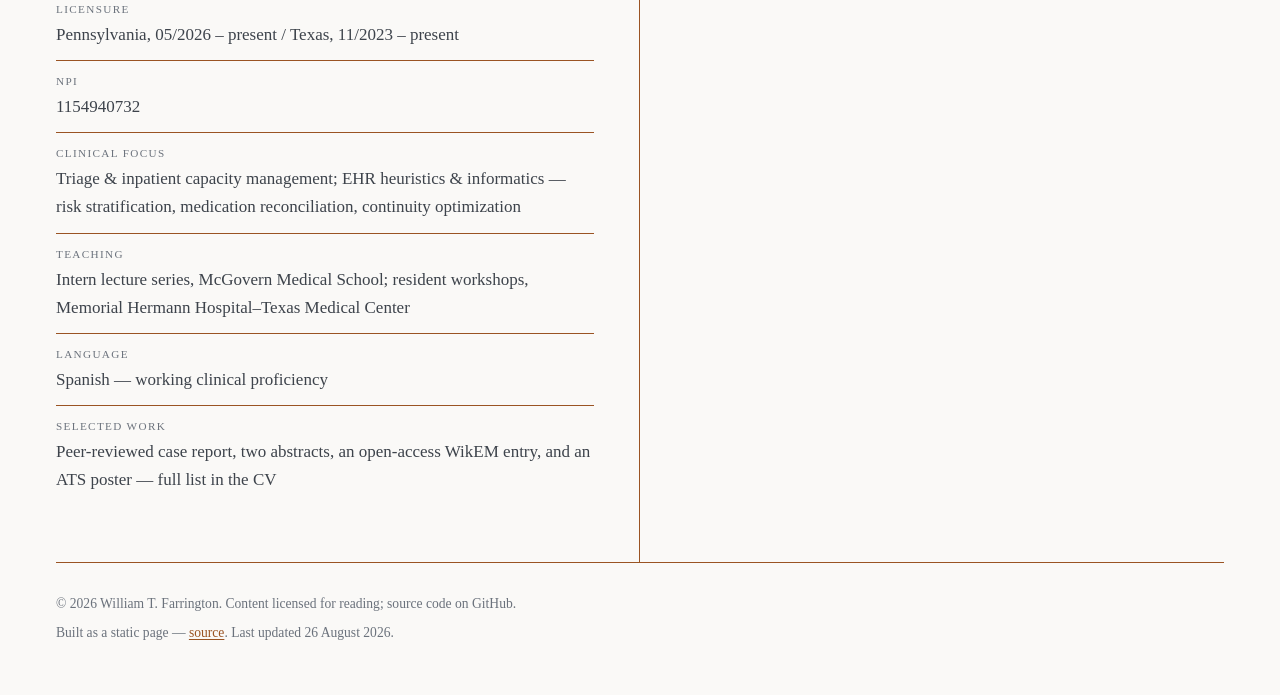
==== commit d83b760a: "Refine language for clarity and conciseness in professional narrative" ====
--- a/index.html
+++ b/index.html
@@ -157,29 +157,29 @@
               My foundation is high-volume, high-acuity inpatient medicine in a
               hospitalist group responsible for more than 40% of the
               institution&rsquo;s admissions, on service lines spanning oncology,
-              neurology, transplant, geriatrics, and trauma. The group&rsquo;s
-              triage and capacity-management duties meant ED- and ICU-facing
+              neurology, transplant, geriatrics, and trauma. My group&rsquo;s
+              triage and capacity-management duties entailed ED- and ICU-facing
               acuity forecasting, level-of-care decision-making, and transfer
-              requests from outside institutions. Teaching ran alongside all of
-              it: supervising resident admissions, annual triage lectures for
+              requests from outside institutions. My teaching roles included:
+              supervising resident admissions, annual triage lectures for
               incoming interns, disease-management lectures for surgical
               residents, and the medication reconciliation arm of our
               safe-discharge workshops.
             </p>
             <p>
               Pilot deployments of Viz.ai, Ambiance, and Regard at my prior
-              institution left me unwilling either to eschew AI tools or to
-              accept them casually: they are under-acknowledged risk surfaces,
-              and I define that risk by what software may read and what its
-              output may induce. The projects listed alongside this &mdash;
-              built and maintained myself in Python, SQL, and Bash &mdash; hold
+              institution left me unwilling either to dismiss AI tools or
+              accept them casually. They remain under-acknowledged risk surfaces,
+              so I strictly define risk by what software may read and what its
+              output may induce. The projects listed on this page are, to date,
+              built and maintained myself in Python, SQL, and Bash. They hold
               to that line: only mimicwarehouse faces de-identified patient
               data, kept local and redundantly inaccessible to agentic context,
               while the clinically adjacent prototypes run on synthetic or
               fictional inputs. Attending physicians must adopt these tools
               early and earnestly enough to catalog their hazards and to lobby
-              for privacy and quality before profit &mdash; and none of it moves
-              my practice from the bedside.
+              for privacy and quality before profit. Ultimately, I believe
+              the core essence of modern medicine remains at the bedside.
             </p>
           </div>
         </section>
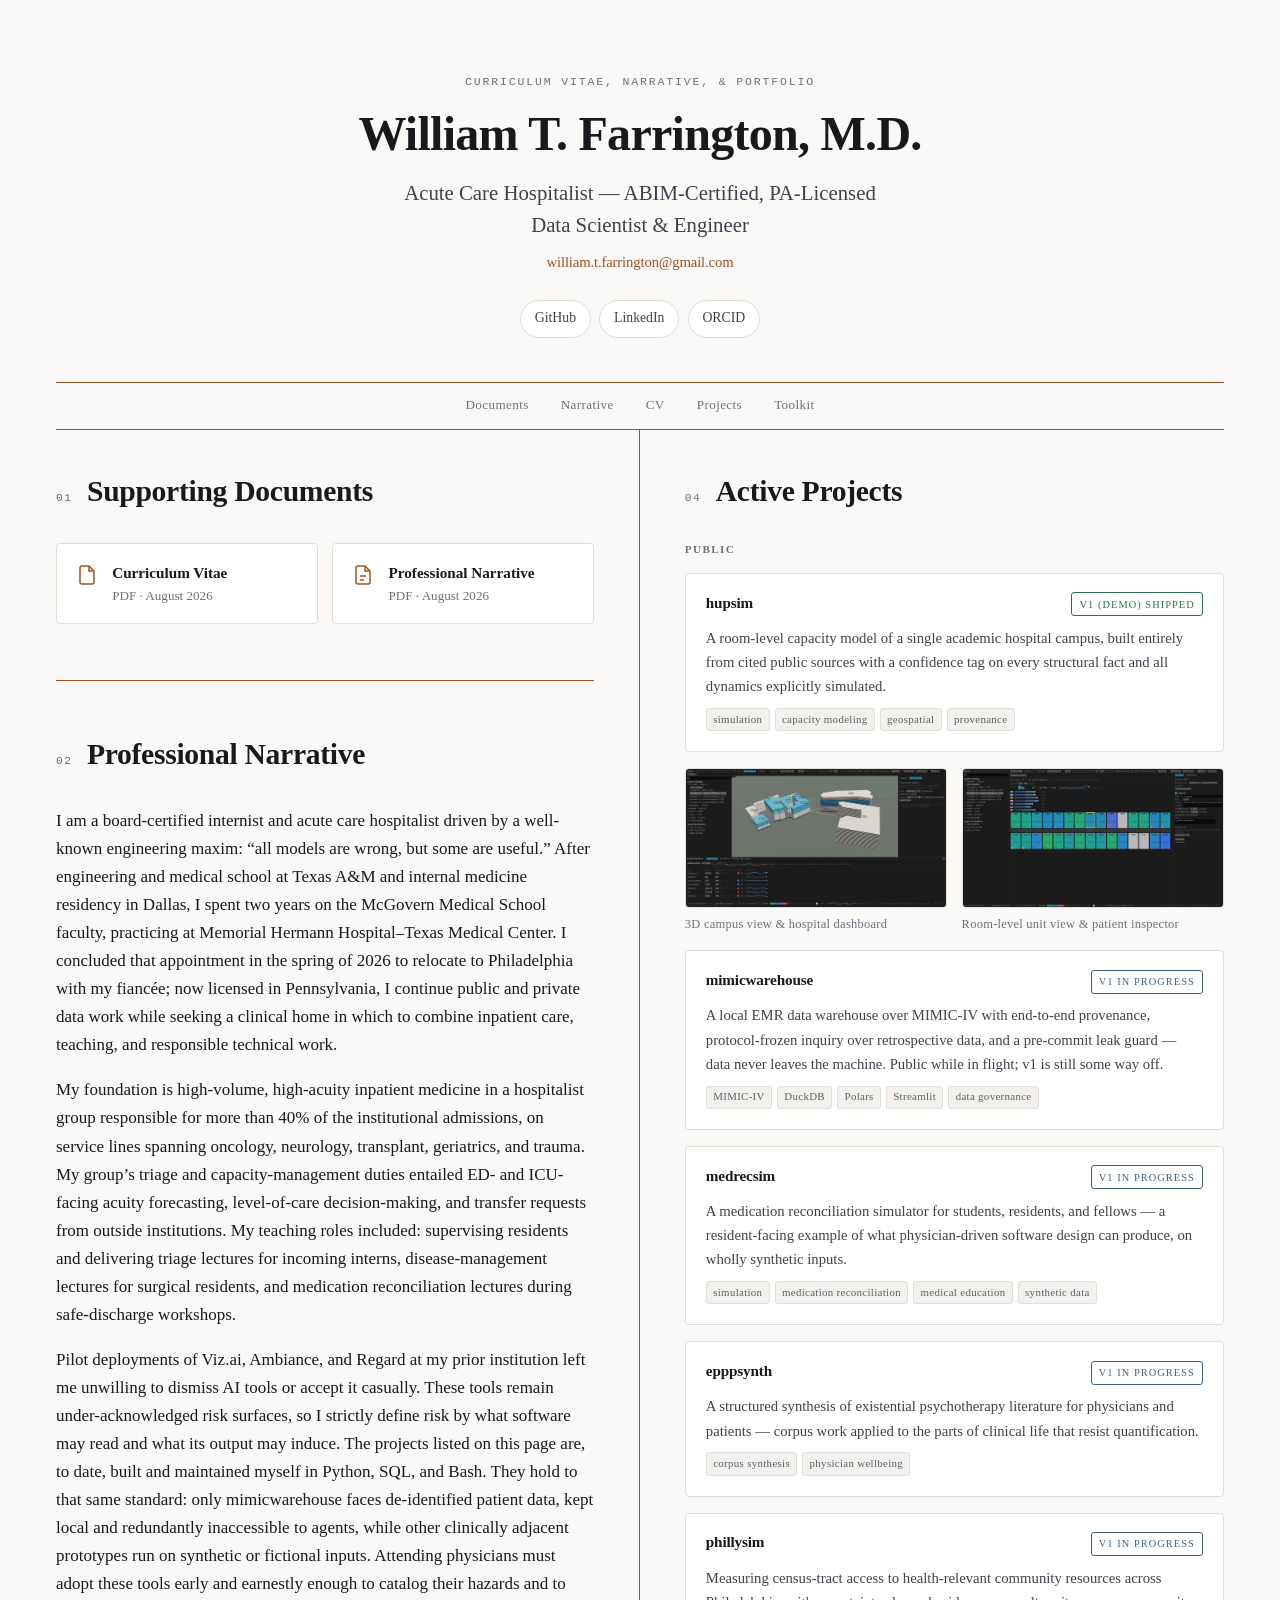
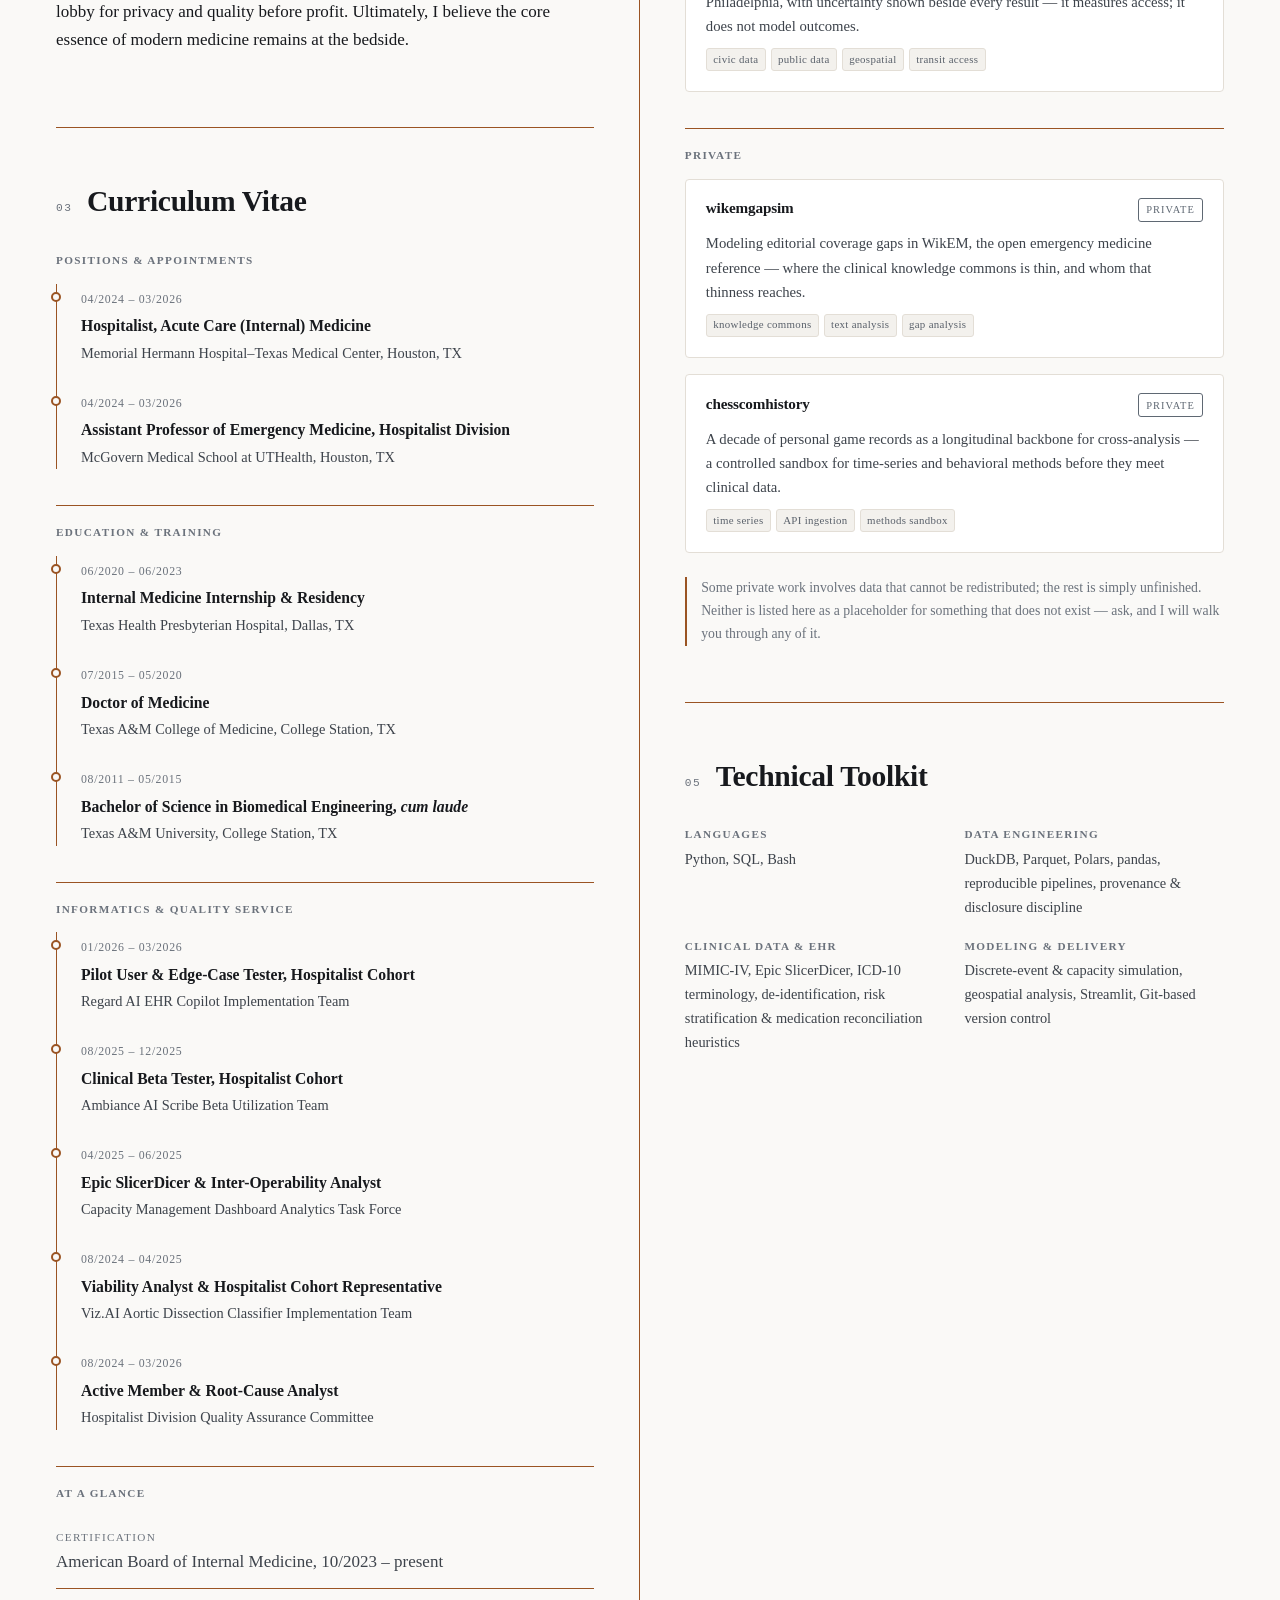
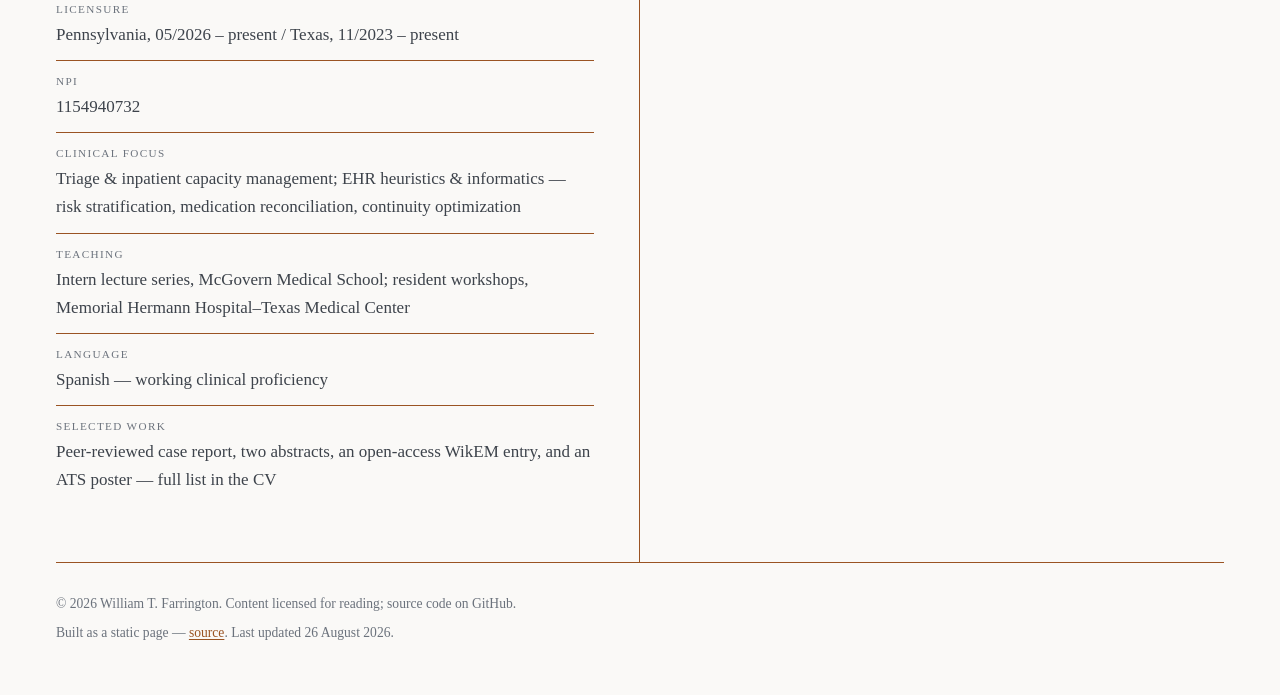
==== commit b2bf603a: "Refine language for clarity in professional narrative and enhance consistency in terminology" ====
--- a/index.html
+++ b/index.html
@@ -156,26 +156,26 @@
             <p>
               My foundation is high-volume, high-acuity inpatient medicine in a
               hospitalist group responsible for more than 40% of the
-              institution&rsquo;s admissions, on service lines spanning oncology,
+              institutional admissions, on service lines spanning oncology,
               neurology, transplant, geriatrics, and trauma. My group&rsquo;s
               triage and capacity-management duties entailed ED- and ICU-facing
               acuity forecasting, level-of-care decision-making, and transfer
               requests from outside institutions. My teaching roles included:
-              supervising resident admissions, annual triage lectures for
+              supervising residents and delivering triage lectures for
               incoming interns, disease-management lectures for surgical
-              residents, and the medication reconciliation arm of our
+              residents, and medication reconciliation lectures during
               safe-discharge workshops.
             </p>
             <p>
               Pilot deployments of Viz.ai, Ambiance, and Regard at my prior
-              institution left me unwilling either to dismiss AI tools or
-              accept them casually. They remain under-acknowledged risk surfaces,
+              institution left me unwilling to dismiss AI tools or accept it
+              casually. These tools remain under-acknowledged risk surfaces,
               so I strictly define risk by what software may read and what its
               output may induce. The projects listed on this page are, to date,
               built and maintained myself in Python, SQL, and Bash. They hold
-              to that line: only mimicwarehouse faces de-identified patient
-              data, kept local and redundantly inaccessible to agentic context,
-              while the clinically adjacent prototypes run on synthetic or
+              to that same standard: only mimicwarehouse faces de-identified
+              patient data, kept local and redundantly inaccessible to agents,
+              while other clinically adjacent prototypes run on synthetic or
               fictional inputs. Attending physicians must adopt these tools
               early and earnestly enough to catalog their hazards and to lobby
               for privacy and quality before profit. Ultimately, I believe
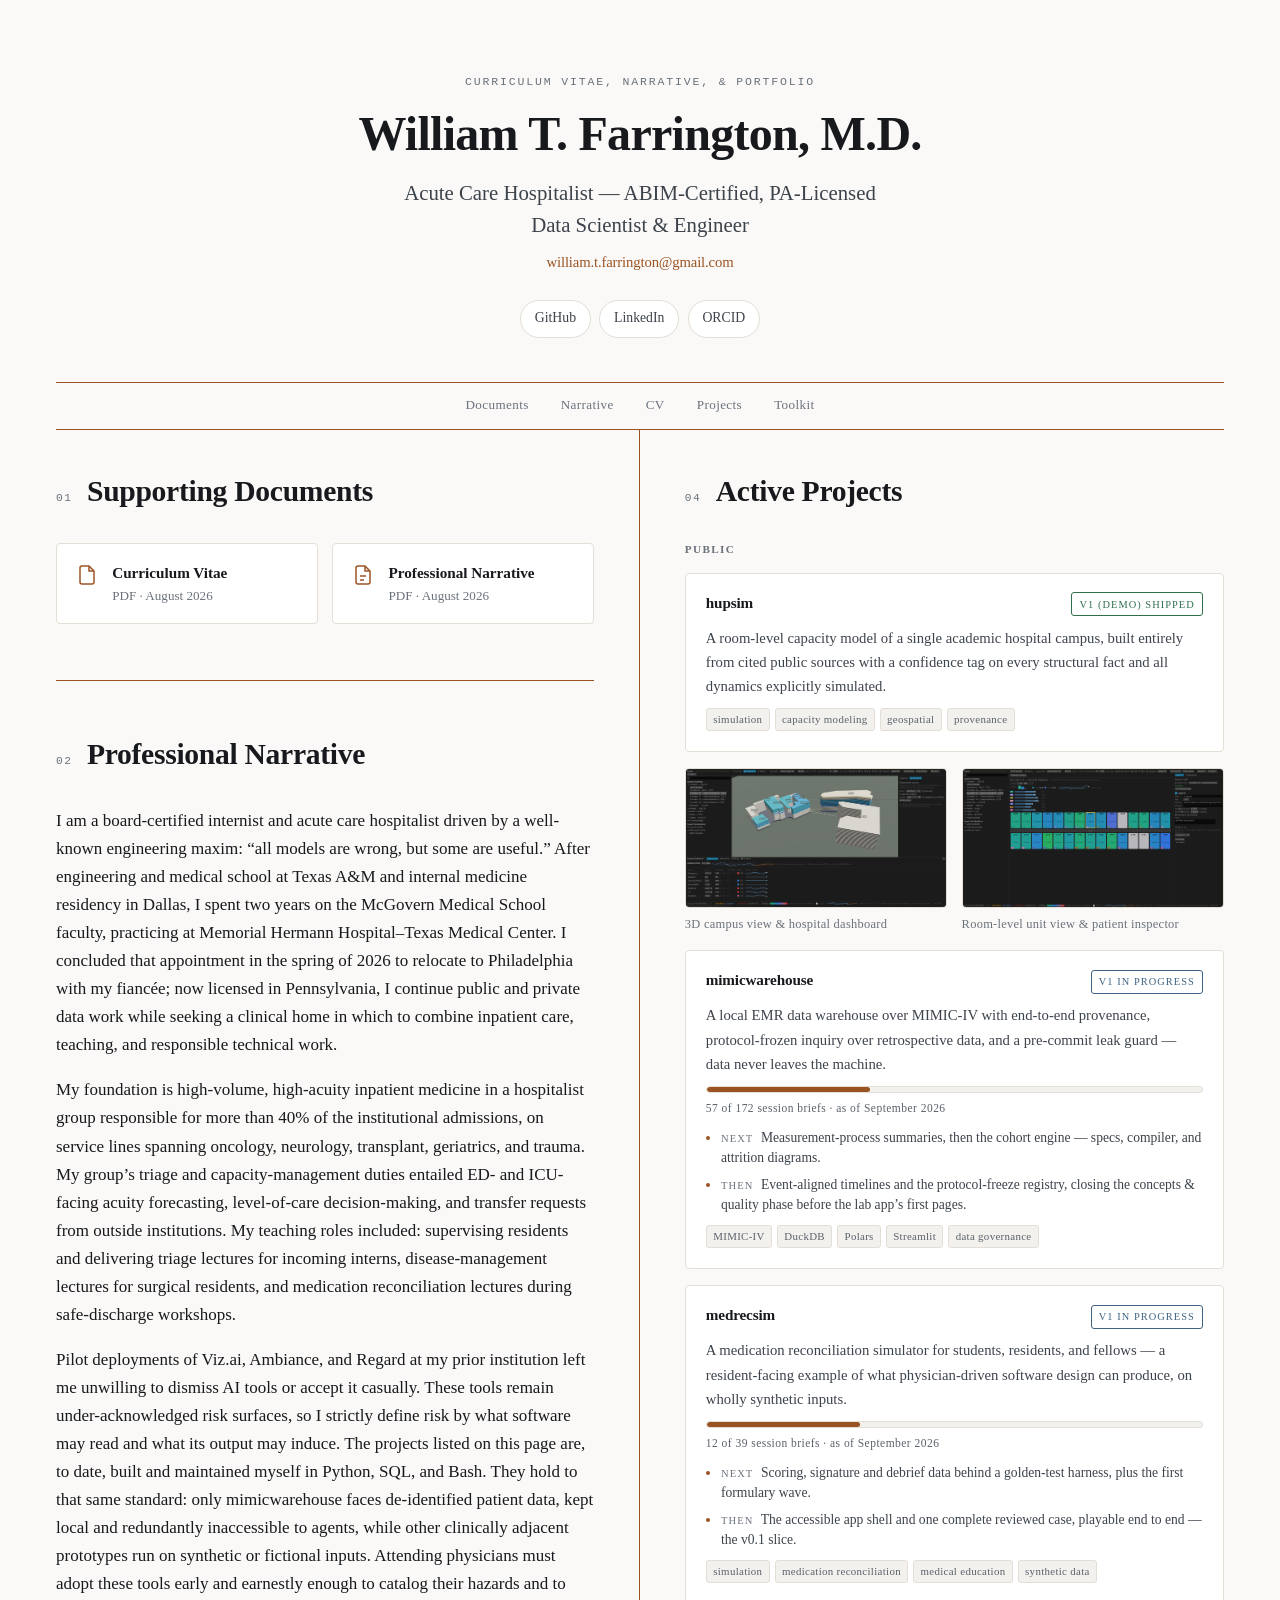
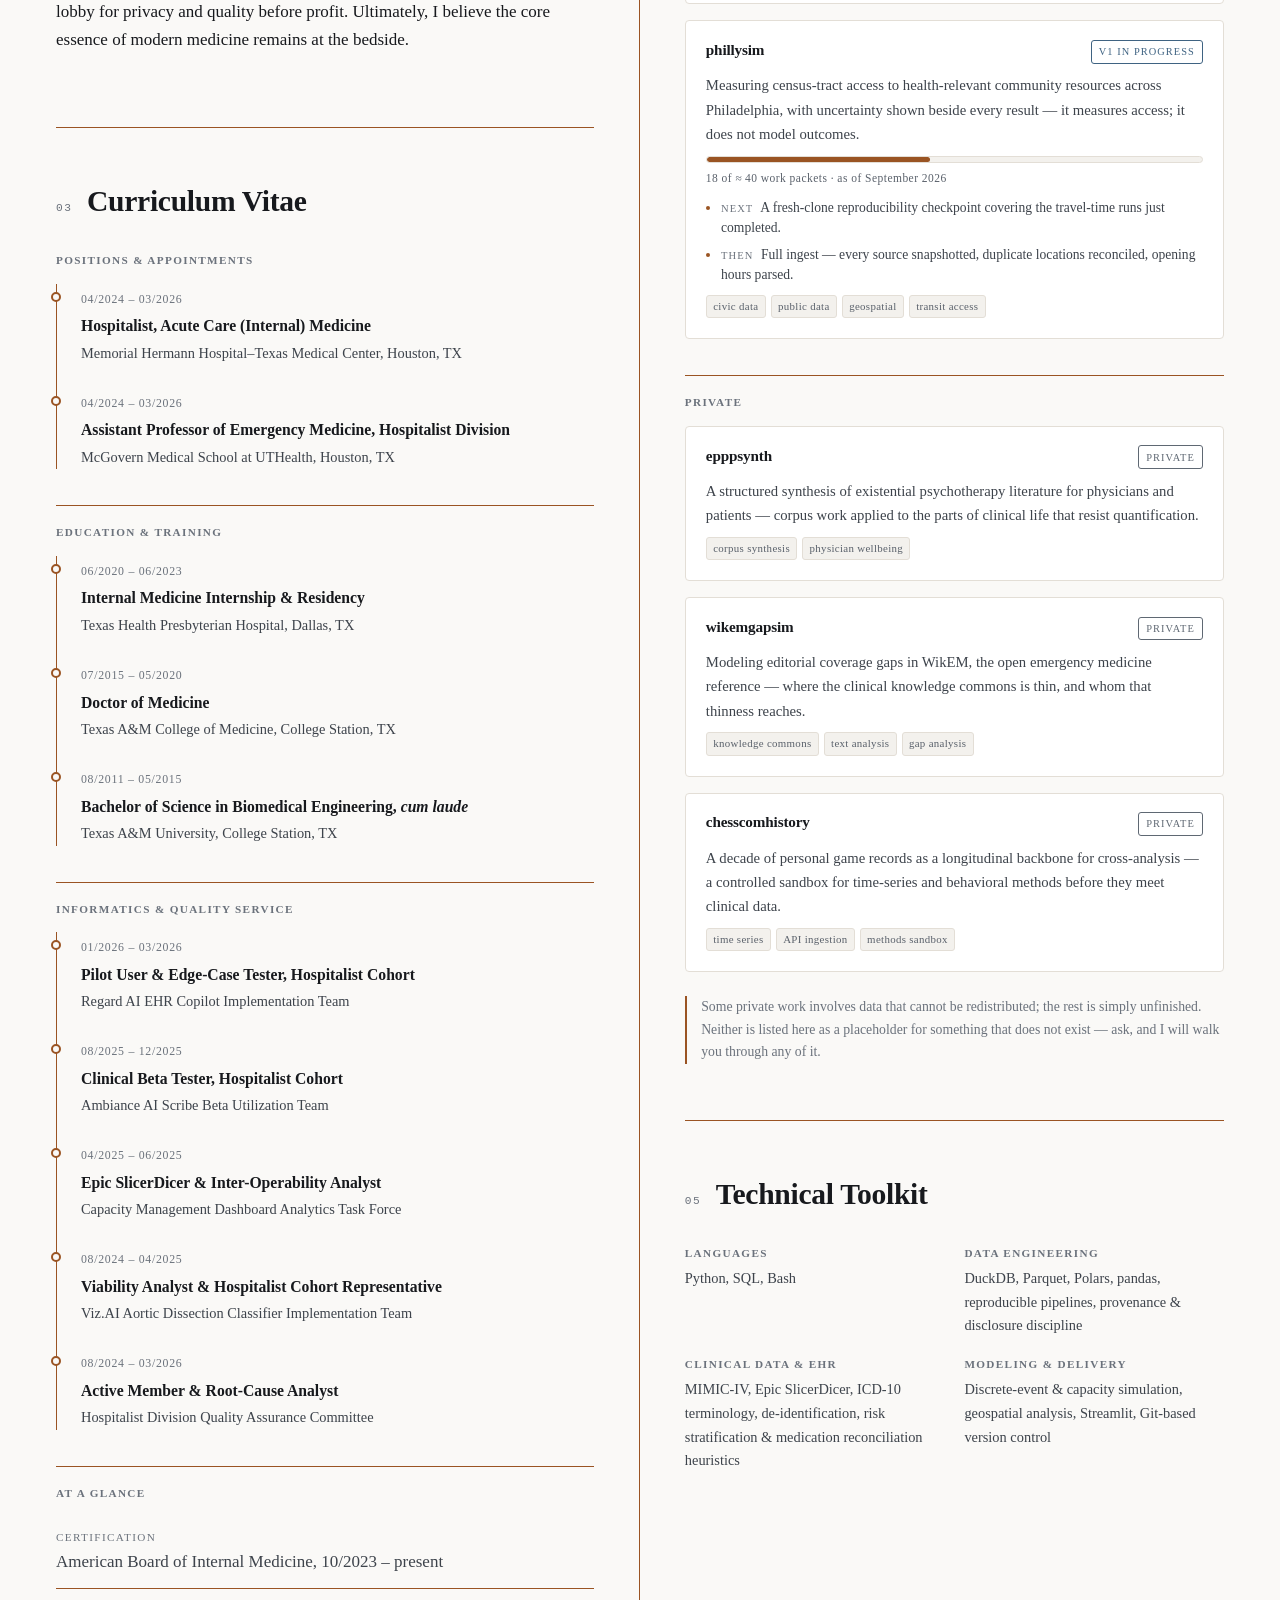
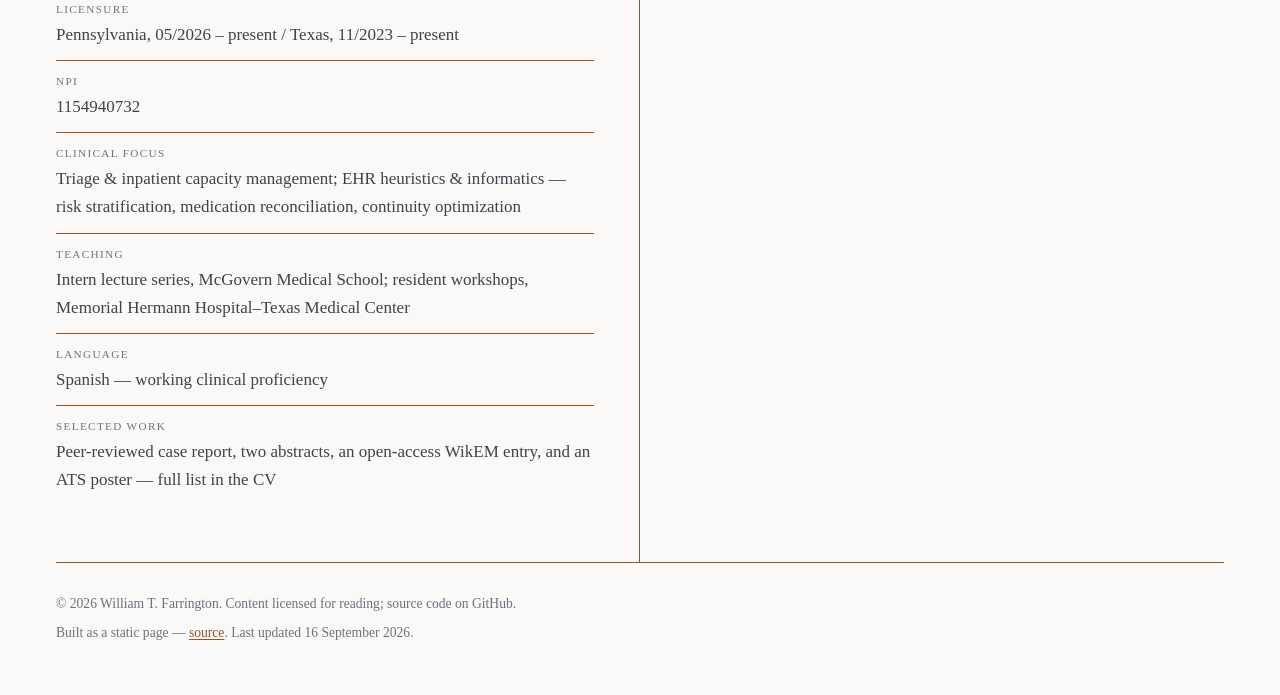
==== commit c446ba44: "Update project cards: epppsynth to private, progress bars on pre-v1 repos - epppsynth moves from Pub" ====
--- a/index.html
+++ b/index.html
@@ -23,7 +23,7 @@
 <meta name="theme-color" content="#faf9f7" media="(prefers-color-scheme: light)">
 <meta name="theme-color" content="#14161a" media="(prefers-color-scheme: dark)">
 <link rel="icon" href="assets/img/favicon.svg" type="image/svg+xml">
-<link rel="stylesheet" href="assets/css/site.css?v=7">
+<link rel="stylesheet" href="assets/css/site.css?v=8">
 </head>
 
 <body>
@@ -304,11 +304,23 @@
              PROJECTS
              CARD ANATOMY
                <article class="card card--linked">  <- drop card--linked if no URL
-                 card-top : <h3> repo name (wrapped in <a> if public) + badge
-                 .hook    : one line, 12-20 words, what it does and why
-                 .tags    : 3-5 stack or method tags
+                 card-top  : <h3> repo name (wrapped in <a> if public) + badge
+                 .hook     : one line, 12-20 words, what it does and why
+                 .progress : optional; pre-v1 public repos only (see below)
+                 .next     : optional; one or two next-step bullets
+                 .tags     : 3-5 stack or method tags
                </article>
              BADGES: badge--public | badge--progress | badge--private
+
+             PROGRESS BLOCK (added 09/2026). Only the public repos still short
+             of v1 carry one; shipped and private work does not. The fill width
+             is the inline --pct on .progress-track, and the numbers come from
+             that project's roadmap/README.md: completed session briefs (or work
+             packets) over the planned total, rounded to a whole percent. The
+             bar itself is aria-hidden -- .progress-note carries the same fact
+             as text, so a screen reader hears it once. Refresh all three notes
+             together and move the as-of month with them; a bar without a
+             current date is worse than no bar.
              ------------------------------------------------------------ -->
         <section class="section" id="projects" aria-labelledby="projects-h">
           <div class="section-head">
@@ -368,8 +380,18 @@
                 A local EMR data warehouse over MIMIC-IV with end-to-end
                 provenance, protocol-frozen inquiry over retrospective data, and a
                 pre-commit leak guard &mdash; data never leaves the machine.
-                Public while in flight; v1 is still some way off.
-              </p>
+              </p>
+
+              <div class="progress">
+                <div class="progress-track" style="--pct: 33%" aria-hidden="true"><span></span></div>
+                <p class="progress-note">57 of 172 session briefs &middot; as of September 2026</p>
+              </div>
+
+              <ul class="next">
+                <li><span class="lede">Next</span> Measurement-process summaries, then the cohort engine &mdash; specs, compiler, and attrition diagrams.</li>
+                <li><span class="lede">Then</span> Event-aligned timelines and the protocol-freeze registry, closing the concepts &amp; quality phase before the lab app&rsquo;s first pages.</li>
+              </ul>
+
               <ul class="tags">
                 <li>MIMIC-IV</li><li>DuckDB</li><li>Polars</li><li>Streamlit</li><li>data governance</li>
               </ul>
@@ -386,23 +408,19 @@
                 physician-driven software design can produce, on wholly
                 synthetic inputs.
               </p>
+
+              <div class="progress">
+                <div class="progress-track" style="--pct: 31%" aria-hidden="true"><span></span></div>
+                <p class="progress-note">12 of 39 session briefs &middot; as of September 2026</p>
+              </div>
+
+              <ul class="next">
+                <li><span class="lede">Next</span> Scoring, signature and debrief data behind a golden-test harness, plus the first formulary wave.</li>
+                <li><span class="lede">Then</span> The accessible app shell and one complete reviewed case, playable end to end &mdash; the v0.1 slice.</li>
+              </ul>
+
               <ul class="tags">
                 <li>simulation</li><li>medication reconciliation</li><li>medical education</li><li>synthetic data</li>
-              </ul>
-            </article>
-
-            <article class="card card--linked">
-              <div class="card-top">
-                <h3><a href="https://github.com/willtfarrington/epppsynth">epppsynth</a></h3>
-                <span class="badge badge--progress">V1 in progress</span>
-              </div>
-              <p class="hook">
-                A structured synthesis of existential psychotherapy literature for
-                physicians and patients &mdash; corpus work applied to the parts
-                of clinical life that resist quantification.
-              </p>
-              <ul class="tags">
-                <li>corpus synthesis</li><li>physician wellbeing</li>
               </ul>
             </article>
 
@@ -417,6 +435,17 @@
                 every result &mdash; it measures access; it does not model
                 outcomes.
               </p>
+
+              <div class="progress">
+                <div class="progress-track" style="--pct: 45%" aria-hidden="true"><span></span></div>
+                <p class="progress-note">18 of &asymp;&thinsp;40 work packets &middot; as of September 2026</p>
+              </div>
+
+              <ul class="next">
+                <li><span class="lede">Next</span> A fresh-clone reproducibility checkpoint covering the travel-time runs just completed.</li>
+                <li><span class="lede">Then</span> Full ingest &mdash; every source snapshotted, duplicate locations reconciled, opening hours parsed.</li>
+              </ul>
+
               <ul class="tags">
                 <li>civic data</li><li>public data</li><li>geospatial</li><li>transit access</li>
               </ul>
@@ -428,6 +457,21 @@
 
           <div class="card-grid">
             <!-- EDIT: sharpen any hook below; duplicate a card to add a project. -->
+
+            <article class="card">
+              <div class="card-top">
+                <h3>epppsynth</h3>
+                <span class="badge badge--private">Private</span>
+              </div>
+              <p class="hook">
+                A structured synthesis of existential psychotherapy literature for
+                physicians and patients &mdash; corpus work applied to the parts
+                of clinical life that resist quantification.
+              </p>
+              <ul class="tags">
+                <li>corpus synthesis</li><li>physician wellbeing</li>
+              </ul>
+            </article>
 
             <article class="card">
               <div class="card-top">
@@ -510,7 +554,7 @@
   <div class="container">
     <div class="footer-inner">
       <p>&copy; <span id="year">2026</span> William T. Farrington. Content licensed for reading; source code on GitHub.</p>
-      <p>Built as a static page &mdash; <a href="https://github.com/willtfarrington/prime">source</a>. Last updated <time datetime="2026-08-26">26 August 2026</time>.</p>
+      <p>Built as a static page &mdash; <a href="https://github.com/willtfarrington/prime">source</a>. Last updated <time datetime="2026-09-16">16 September 2026</time>.</p>
     </div>
   </div>
 </footer>
--- a/assets/css/site.css
+++ b/assets/css/site.css
@@ -258,6 +258,42 @@
 .badge--public   { color: var(--ok); }
 .badge--progress { color: var(--wip); }
 .badge--private  { color: var(--priv); }
+
+/* --- v1 progress (pre-v1 public cards only) ------------------------------ */
+/* The track is 7px tall with a 1px border, so the fill reads as 5px. The fill
+   width is the inline --pct the card sets; without it the bar renders empty
+   rather than full, which is the safer failure. The bar is aria-hidden and
+   .progress-note states the same fact in words, so nothing is announced twice. */
+.progress-track {
+  height: 7px; border: 1px solid var(--rule); border-radius: 999px;
+  background: var(--surface-2); overflow: hidden;
+}
+.progress-track span {
+  display: block; height: 100%; width: var(--pct, 0%);
+  background: var(--accent); border-radius: 999px;
+}
+.progress-note {
+  font-size: 0.72rem; letter-spacing: 0.04em; color: var(--muted-2);
+  margin: 0.4rem 0 0;
+}
+
+/* Next-step bullets. Custom markers rather than list-style so the dot picks up
+   --accent and sits on the first line's baseline at any wrap width. */
+.next { list-style: none; margin: 0; padding: 0; }
+.next li {
+  position: relative; font-size: 0.85rem; line-height: 1.5; color: var(--ink-2);
+  padding-left: 0.95rem; margin: 0 0 0.4rem;
+}
+.next li:last-child { margin-bottom: 0; }
+.next li::before {
+  content: ""; position: absolute; left: 0; top: 0.62em;
+  width: 4px; height: 4px; border-radius: 50%; background: var(--accent);
+}
+.next .lede {
+  font-family: var(--serif); font-size: 0.66rem; letter-spacing: 0.1em;
+  text-transform: uppercase; color: var(--muted); margin-right: 0.4em;
+  white-space: nowrap;
+}
 
 /* --- project screenshots (gallery + lightbox) ---------------------------- */
 /* .card-shots rides inside .card-grid but always spans the full row, so the
@@ -358,4 +394,8 @@
   .pane--right { padding-left: 0; }
   .pane--right > .section:first-child { border-top: 1px solid var(--accent); }
   .card, .doc { break-inside: avoid; border-color: #ccc; }
-}
+  /* Browsers drop background fills when printing, which would empty every
+     progress bar. .progress-note still carries the number either way. */
+  .progress-track { border-color: #999; }
+  .progress-track span { -webkit-print-color-adjust: exact; print-color-adjust: exact; }
+}
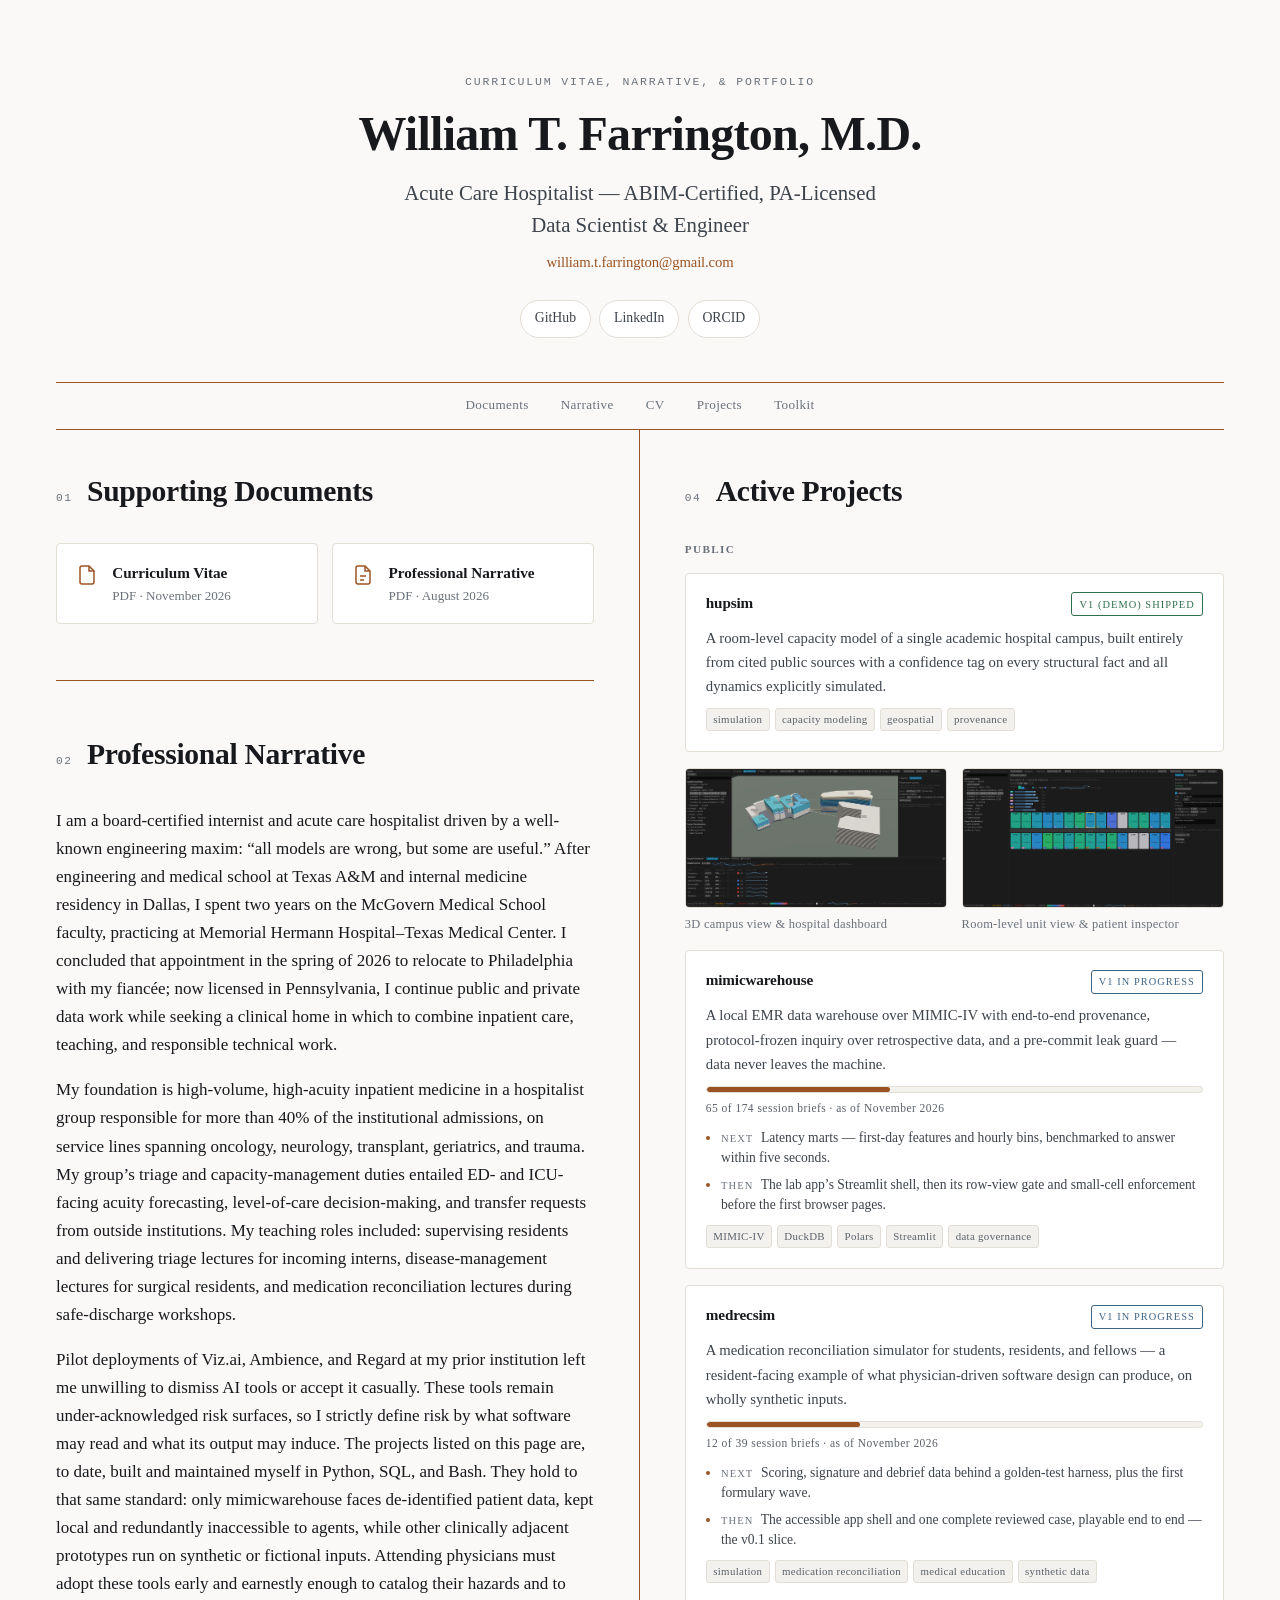
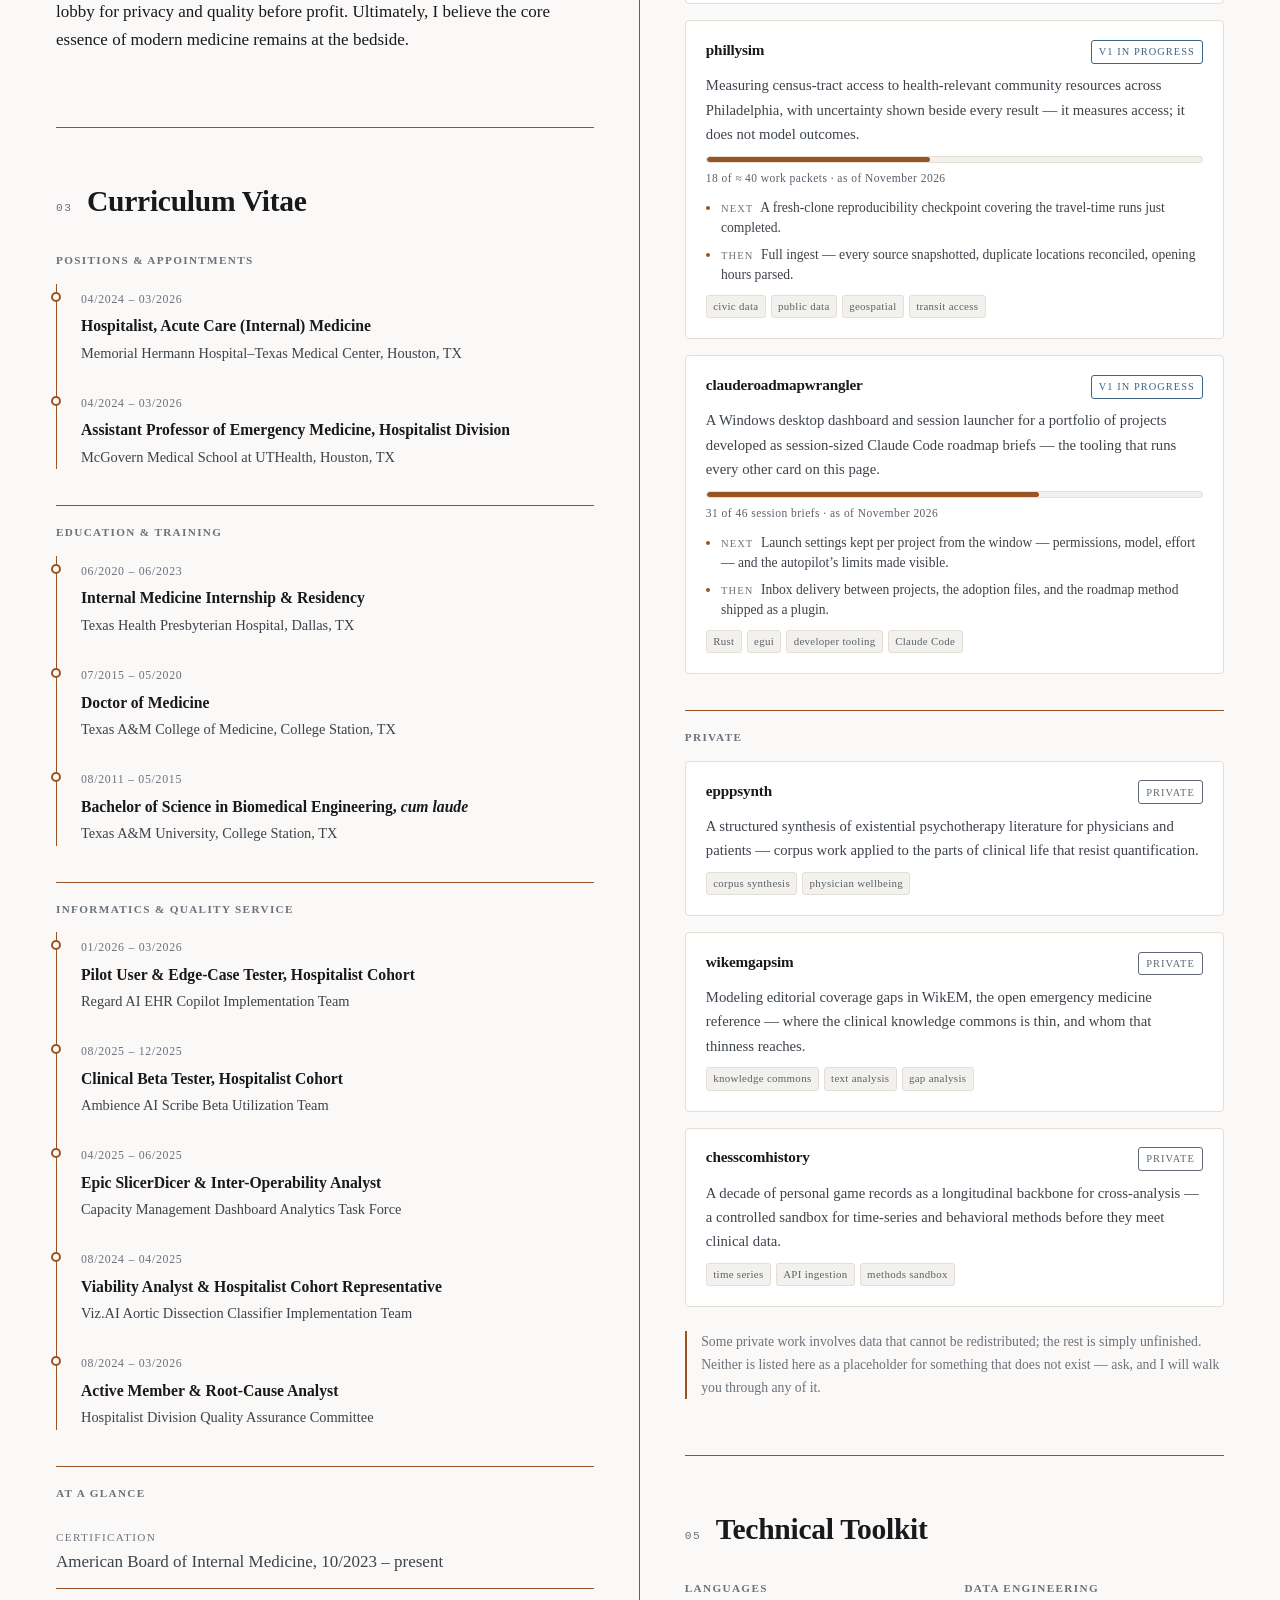
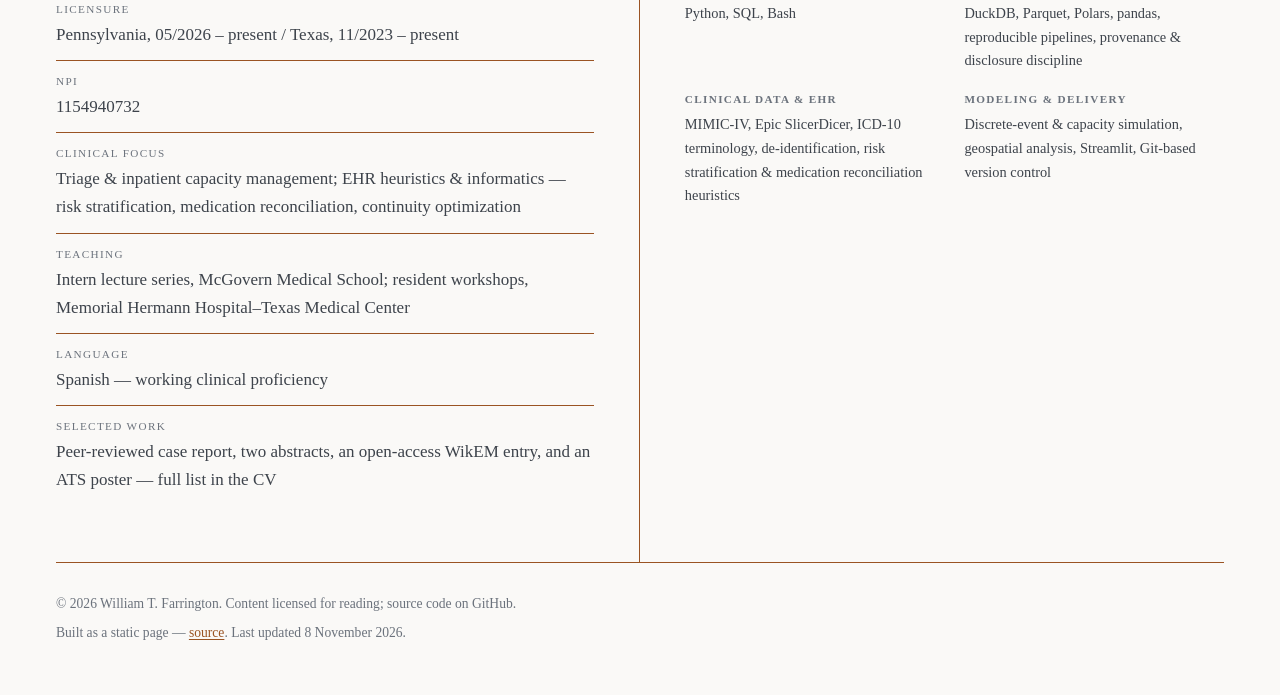
==== commit 7554ee21: "Refresh CV PDF and project cards: mimicwarehouse 65/174, add clauderoadmapwrangler, as of November 2" ====
--- a/index.html
+++ b/index.html
@@ -111,7 +111,7 @@
               </svg>
               <div>
                 <strong>Curriculum Vitae</strong>
-                <span>PDF &middot; August 2026</span>
+                <span>PDF &middot; November 2026</span>
               </div>
             </a>
 
@@ -167,7 +167,7 @@
               safe-discharge workshops.
             </p>
             <p>
-              Pilot deployments of Viz.ai, Ambiance, and Regard at my prior
+              Pilot deployments of Viz.ai, Ambience, and Regard at my prior
               institution left me unwilling to dismiss AI tools or accept it
               casually. These tools remain under-acknowledged risk surfaces,
               so I strictly define risk by what software may read and what its
@@ -242,7 +242,7 @@
             <li>
               <span class="when">08/2025 &ndash; 12/2025</span>
               <p class="what">Clinical Beta Tester, Hospitalist Cohort</p>
-              <p class="where">Ambiance AI Scribe Beta Utilization Team</p>
+              <p class="where">Ambience AI Scribe Beta Utilization Team</p>
             </li>
             <li>
               <span class="when">04/2025 &ndash; 06/2025</span>
@@ -318,7 +318,7 @@
              that project's roadmap/README.md: completed session briefs (or work
              packets) over the planned total, rounded to a whole percent. The
              bar itself is aria-hidden -- .progress-note carries the same fact
-             as text, so a screen reader hears it once. Refresh all three notes
+             as text, so a screen reader hears it once. Refresh all four notes
              together and move the as-of month with them; a bar without a
              current date is worse than no bar.
              ------------------------------------------------------------ -->
@@ -383,13 +383,13 @@
               </p>
 
               <div class="progress">
-                <div class="progress-track" style="--pct: 33%" aria-hidden="true"><span></span></div>
-                <p class="progress-note">57 of 172 session briefs &middot; as of September 2026</p>
+                <div class="progress-track" style="--pct: 37%" aria-hidden="true"><span></span></div>
+                <p class="progress-note">65 of 174 session briefs &middot; as of November 2026</p>
               </div>
 
               <ul class="next">
-                <li><span class="lede">Next</span> Measurement-process summaries, then the cohort engine &mdash; specs, compiler, and attrition diagrams.</li>
-                <li><span class="lede">Then</span> Event-aligned timelines and the protocol-freeze registry, closing the concepts &amp; quality phase before the lab app&rsquo;s first pages.</li>
+                <li><span class="lede">Next</span> Latency marts &mdash; first-day features and hourly bins, benchmarked to answer within five seconds.</li>
+                <li><span class="lede">Then</span> The lab app&rsquo;s Streamlit shell, then its row-view gate and small-cell enforcement before the first browser pages.</li>
               </ul>
 
               <ul class="tags">
@@ -411,7 +411,7 @@
 
               <div class="progress">
                 <div class="progress-track" style="--pct: 31%" aria-hidden="true"><span></span></div>
-                <p class="progress-note">12 of 39 session briefs &middot; as of September 2026</p>
+                <p class="progress-note">12 of 39 session briefs &middot; as of November 2026</p>
               </div>
 
               <ul class="next">
@@ -438,7 +438,7 @@
 
               <div class="progress">
                 <div class="progress-track" style="--pct: 45%" aria-hidden="true"><span></span></div>
-                <p class="progress-note">18 of &asymp;&thinsp;40 work packets &middot; as of September 2026</p>
+                <p class="progress-note">18 of &asymp;&thinsp;40 work packets &middot; as of November 2026</p>
               </div>
 
               <ul class="next">
@@ -448,6 +448,32 @@
 
               <ul class="tags">
                 <li>civic data</li><li>public data</li><li>geospatial</li><li>transit access</li>
+              </ul>
+            </article>
+
+            <article class="card card--linked">
+              <div class="card-top">
+                <h3><a href="https://github.com/willtfarrington/clauderoadmapwrangler">clauderoadmapwrangler</a></h3>
+                <span class="badge badge--progress">V1 in progress</span>
+              </div>
+              <p class="hook">
+                A Windows desktop dashboard and session launcher for a portfolio
+                of projects developed as session-sized Claude Code roadmap briefs
+                &mdash; the tooling that runs every other card on this page.
+              </p>
+
+              <div class="progress">
+                <div class="progress-track" style="--pct: 67%" aria-hidden="true"><span></span></div>
+                <p class="progress-note">31 of 46 session briefs &middot; as of November 2026</p>
+              </div>
+
+              <ul class="next">
+                <li><span class="lede">Next</span> Launch settings kept per project from the window &mdash; permissions, model, effort &mdash; and the autopilot&rsquo;s limits made visible.</li>
+                <li><span class="lede">Then</span> Inbox delivery between projects, the adoption files, and the roadmap method shipped as a plugin.</li>
+              </ul>
+
+              <ul class="tags">
+                <li>Rust</li><li>egui</li><li>developer tooling</li><li>Claude Code</li>
               </ul>
             </article>
 
@@ -554,7 +580,7 @@
   <div class="container">
     <div class="footer-inner">
       <p>&copy; <span id="year">2026</span> William T. Farrington. Content licensed for reading; source code on GitHub.</p>
-      <p>Built as a static page &mdash; <a href="https://github.com/willtfarrington/prime">source</a>. Last updated <time datetime="2026-09-16">16 September 2026</time>.</p>
+      <p>Built as a static page &mdash; <a href="https://github.com/willtfarrington/prime">source</a>. Last updated <time datetime="2026-11-08">8 November 2026</time>.</p>
     </div>
   </div>
 </footer>
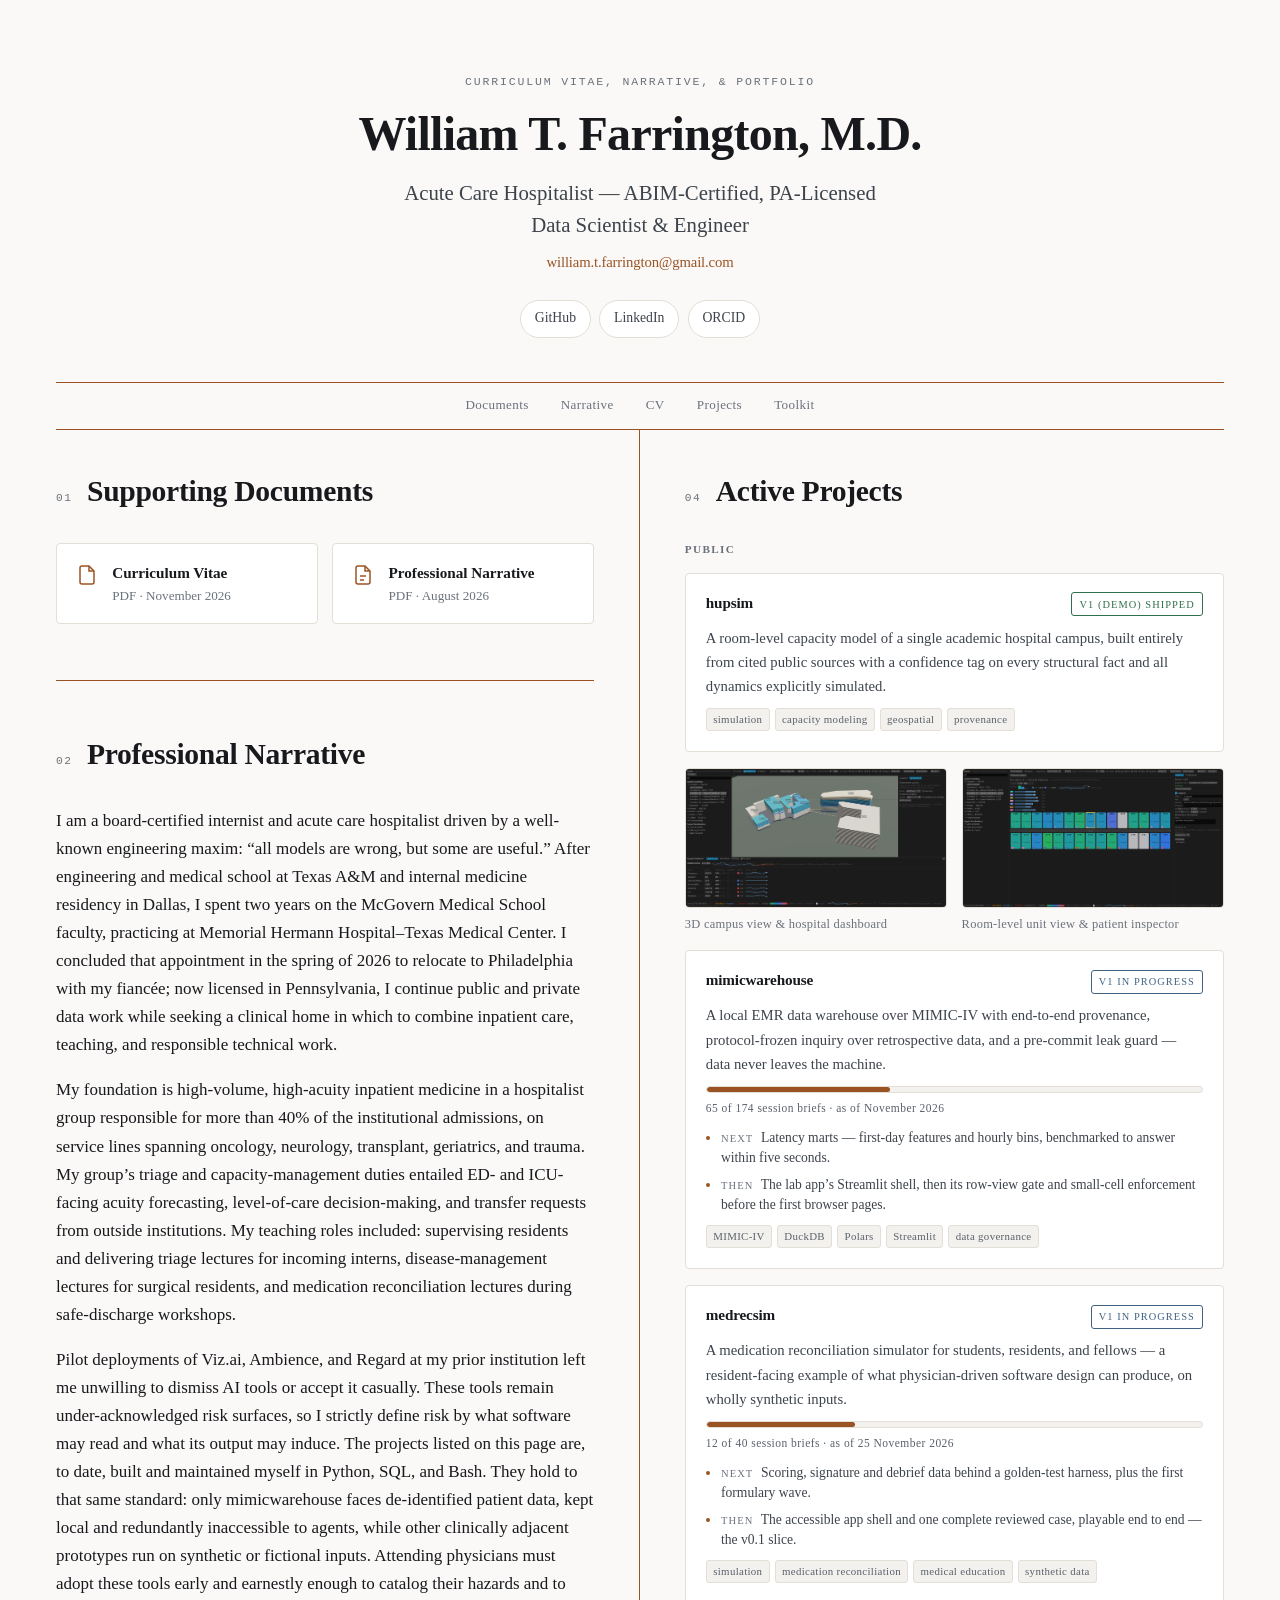
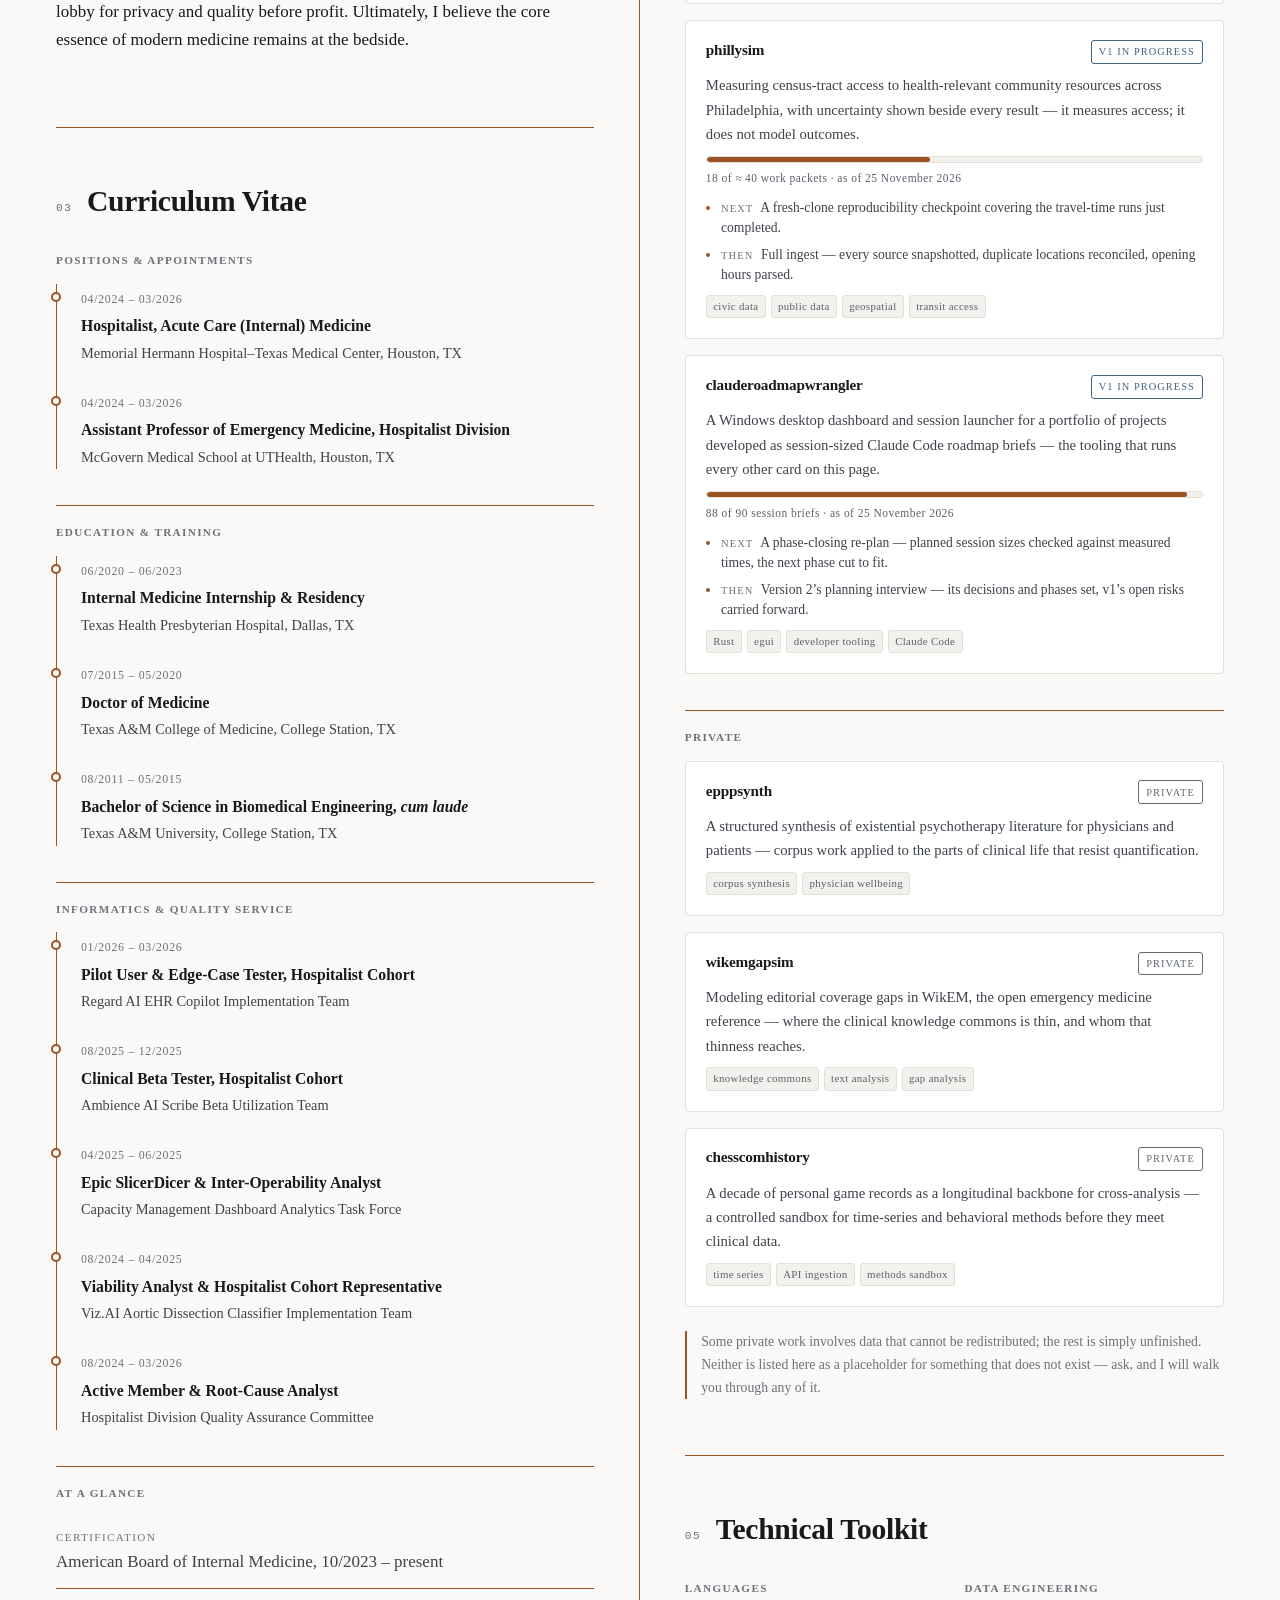
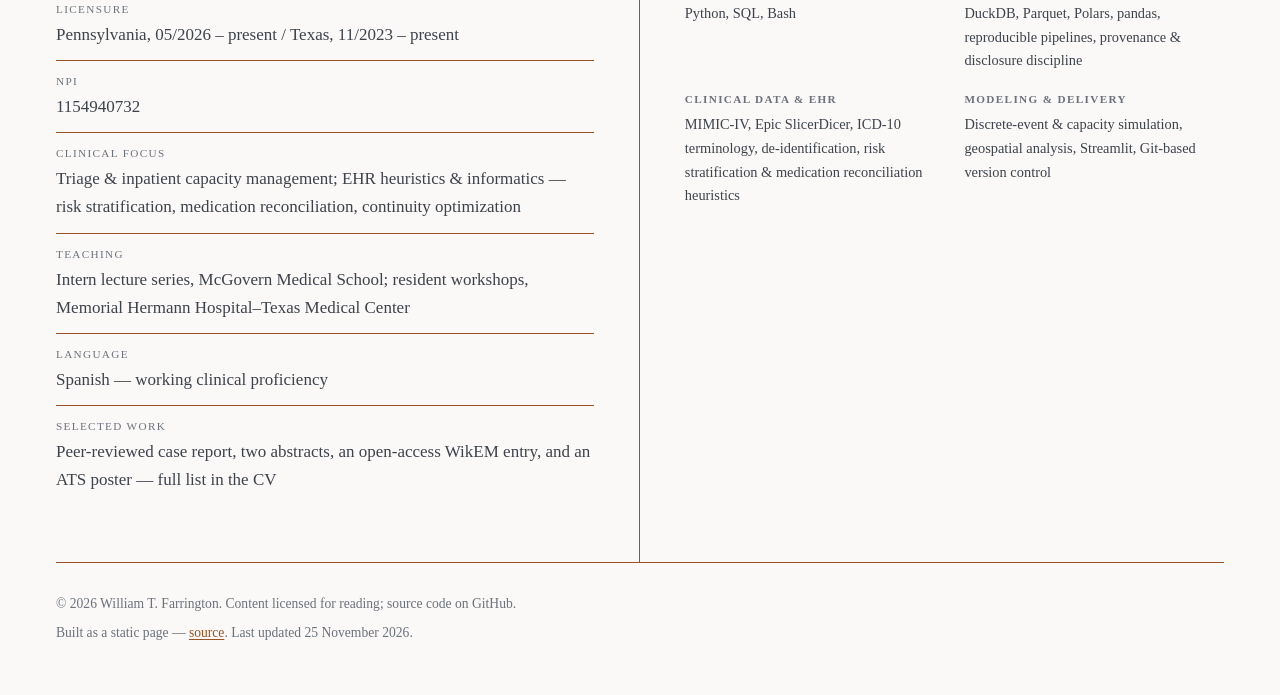
==== commit 359ebf33: "Draw the project cards' progress bars from Roadmap Wrangler's export (IN-1) site.js fetches assets/d" ====
--- a/index.html
+++ b/index.html
@@ -303,7 +303,9 @@
         <!-- ------------------------------------------------------------
              PROJECTS
              CARD ANATOMY
-               <article class="card card--linked">  <- drop card--linked if no URL
+               <article class="card card--linked" data-project="name">
+                           <- drop card--linked if no URL; data-project only
+                              for a project in the site export (see below)
                  card-top  : <h3> repo name (wrapped in <a> if public) + badge
                  .hook     : one line, 12-20 words, what it does and why
                  .progress : optional; pre-v1 public repos only (see below)
@@ -312,15 +314,26 @@
                </article>
              BADGES: badge--public | badge--progress | badge--private
 
-             PROGRESS BLOCK (added 09/2026). Only the public repos still short
-             of v1 carry one; shipped and private work does not. The fill width
-             is the inline --pct on .progress-track, and the numbers come from
-             that project's roadmap/README.md: completed session briefs (or work
-             packets) over the planned total, rounded to a whole percent. The
-             bar itself is aria-hidden -- .progress-note carries the same fact
-             as text, so a screen reader hears it once. Refresh all four notes
-             together and move the as-of month with them; a bar without a
-             current date is worse than no bar.
+             PROGRESS BLOCK. Only the public repos still short of v1 carry one;
+             shipped and private work does not. The figures come from
+             assets/data/projects.json, which Roadmap Wrangler's site export
+             (`crw export site --yes`) rewrites: completed session briefs over
+             the planned total, the percent rounded down, and the export's date.
+             A card names its project in data-project and ships its block
+             `hidden` and empty; site.js fills the --pct on .progress-track and
+             the note, then shows it. Without JavaScript, or without the file,
+             the bar stays hidden: a missing bar beats a stale one. Optional on
+             the block: data-unit (the noun, default "session briefs") and
+             data-total-estimate (a floor under the total, for a roadmap whose
+             later milestones have no rows yet). The bar is aria-hidden;
+             .progress-note says the same in words, so it is heard once.
+             mimicwarehouse is the exception: a data repository, left out of
+             the export unread, so its block is still hand-typed (see IN-3 in
+             roadmap/inbox.md).
+
+             NEXT BULLETS are hand-written in plain English for the brief named
+             in data-written-for; once the export's first undone row is another
+             brief, site.js hides them until they are rewritten.
              ------------------------------------------------------------ -->
         <section class="section" id="projects" aria-labelledby="projects-h">
           <div class="section-head">
@@ -382,6 +395,9 @@
                 pre-commit leak guard &mdash; data never leaves the machine.
               </p>
 
+              <!-- Hand-typed, unlike the cards below: a data repository is left
+                   out of the site export unread. Refresh from mimicwarehouse's
+                   roadmap/README.md until it publishes its own figures (IN-3). -->
               <div class="progress">
                 <div class="progress-track" style="--pct: 37%" aria-hidden="true"><span></span></div>
                 <p class="progress-note">65 of 174 session briefs &middot; as of November 2026</p>
@@ -397,7 +413,7 @@
               </ul>
             </article>
 
-            <article class="card card--linked">
+            <article class="card card--linked" data-project="medrecsim">
               <div class="card-top">
                 <h3><a href="https://github.com/willtfarrington/medrecsim">medrecsim</a></h3>
                 <span class="badge badge--progress">V1 in progress</span>
@@ -409,12 +425,12 @@
                 synthetic inputs.
               </p>
 
-              <div class="progress">
-                <div class="progress-track" style="--pct: 31%" aria-hidden="true"><span></span></div>
-                <p class="progress-note">12 of 39 session briefs &middot; as of November 2026</p>
-              </div>
-
-              <ul class="next">
+              <div class="progress" hidden>
+                <div class="progress-track" aria-hidden="true"><span></span></div>
+                <p class="progress-note"></p>
+              </div>
+
+              <ul class="next" data-written-for="EP-12">
                 <li><span class="lede">Next</span> Scoring, signature and debrief data behind a golden-test harness, plus the first formulary wave.</li>
                 <li><span class="lede">Then</span> The accessible app shell and one complete reviewed case, playable end to end &mdash; the v0.1 slice.</li>
               </ul>
@@ -424,7 +440,7 @@
               </ul>
             </article>
 
-            <article class="card card--linked">
+            <article class="card card--linked" data-project="phillysim">
               <div class="card-top">
                 <h3><a href="https://github.com/willtfarrington/phillysim">phillysim</a></h3>
                 <span class="badge badge--progress">V1 in progress</span>
@@ -436,12 +452,15 @@
                 outcomes.
               </p>
 
-              <div class="progress">
-                <div class="progress-track" style="--pct: 45%" aria-hidden="true"><span></span></div>
-                <p class="progress-note">18 of &asymp;&thinsp;40 work packets &middot; as of November 2026</p>
-              </div>
-
-              <ul class="next">
+              <!-- M4-M8 have no roadmap rows yet, so the export's total (19)
+                   undercounts v1; the 40 is a floor until they are planned
+                   (IN-3). -->
+              <div class="progress" data-unit="work packets" data-total-estimate="40" hidden>
+                <div class="progress-track" aria-hidden="true"><span></span></div>
+                <p class="progress-note"></p>
+              </div>
+
+              <ul class="next" data-written-for="EP-16">
                 <li><span class="lede">Next</span> A fresh-clone reproducibility checkpoint covering the travel-time runs just completed.</li>
                 <li><span class="lede">Then</span> Full ingest &mdash; every source snapshotted, duplicate locations reconciled, opening hours parsed.</li>
               </ul>
@@ -451,7 +470,7 @@
               </ul>
             </article>
 
-            <article class="card card--linked">
+            <article class="card card--linked" data-project="clauderoadmapwrangler">
               <div class="card-top">
                 <h3><a href="https://github.com/willtfarrington/clauderoadmapwrangler">clauderoadmapwrangler</a></h3>
                 <span class="badge badge--progress">V1 in progress</span>
@@ -462,14 +481,14 @@
                 &mdash; the tooling that runs every other card on this page.
               </p>
 
-              <div class="progress">
-                <div class="progress-track" style="--pct: 67%" aria-hidden="true"><span></span></div>
-                <p class="progress-note">31 of 46 session briefs &middot; as of November 2026</p>
-              </div>
-
-              <ul class="next">
-                <li><span class="lede">Next</span> Launch settings kept per project from the window &mdash; permissions, model, effort &mdash; and the autopilot&rsquo;s limits made visible.</li>
-                <li><span class="lede">Then</span> Inbox delivery between projects, the adoption files, and the roadmap method shipped as a plugin.</li>
+              <div class="progress" hidden>
+                <div class="progress-track" aria-hidden="true"><span></span></div>
+                <p class="progress-note"></p>
+              </div>
+
+              <ul class="next" data-written-for="EP-59">
+                <li><span class="lede">Next</span> A phase-closing re-plan &mdash; planned session sizes checked against measured times, the next phase cut to fit.</li>
+                <li><span class="lede">Then</span> Version 2&rsquo;s planning interview &mdash; its decisions and phases set, v1&rsquo;s open risks carried forward.</li>
               </ul>
 
               <ul class="tags">
@@ -580,11 +599,11 @@
   <div class="container">
     <div class="footer-inner">
       <p>&copy; <span id="year">2026</span> William T. Farrington. Content licensed for reading; source code on GitHub.</p>
-      <p>Built as a static page &mdash; <a href="https://github.com/willtfarrington/prime">source</a>. Last updated <time datetime="2026-11-08">8 November 2026</time>.</p>
+      <p>Built as a static page &mdash; <a href="https://github.com/willtfarrington/prime">source</a>. Last updated <time datetime="2026-11-25">25 November 2026</time>.</p>
     </div>
   </div>
 </footer>
 
-<script src="assets/js/site.js?v=6"></script>
+<script src="assets/js/site.js?v=7"></script>
 </body>
 </html>
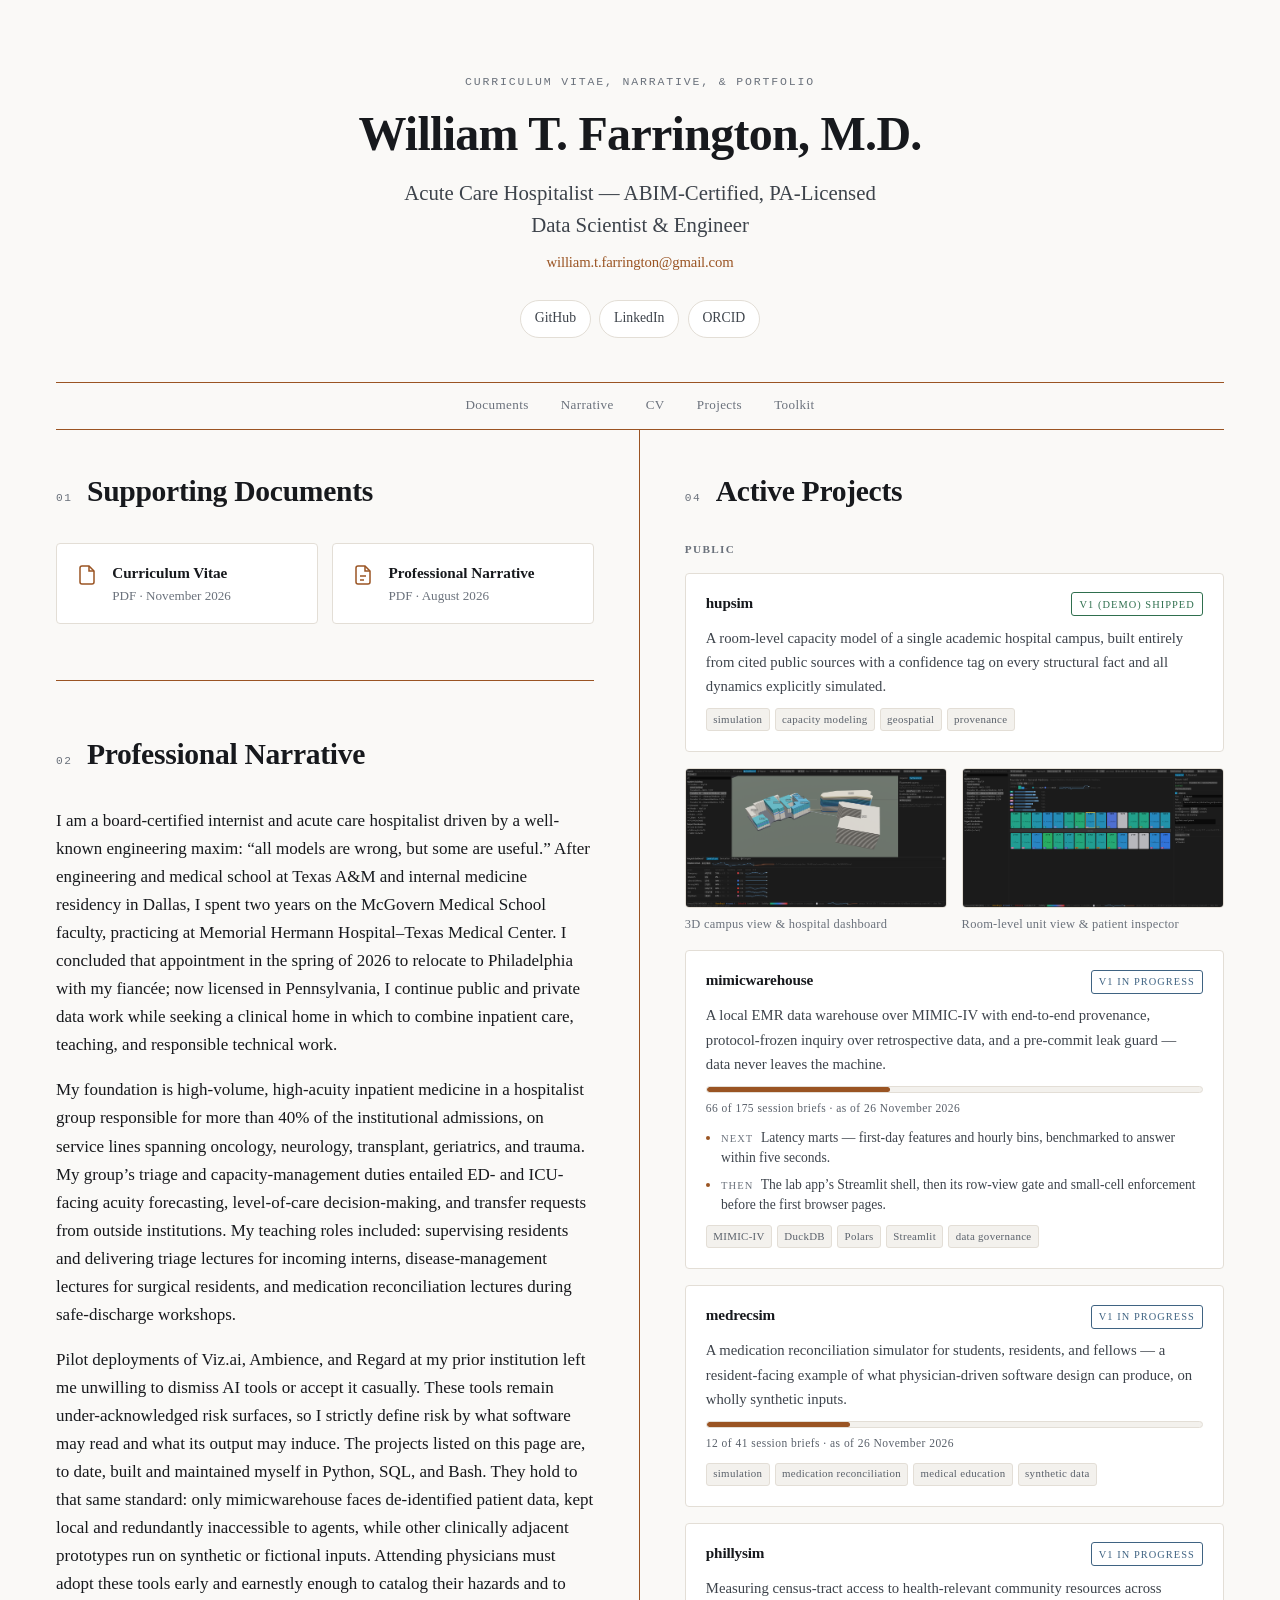
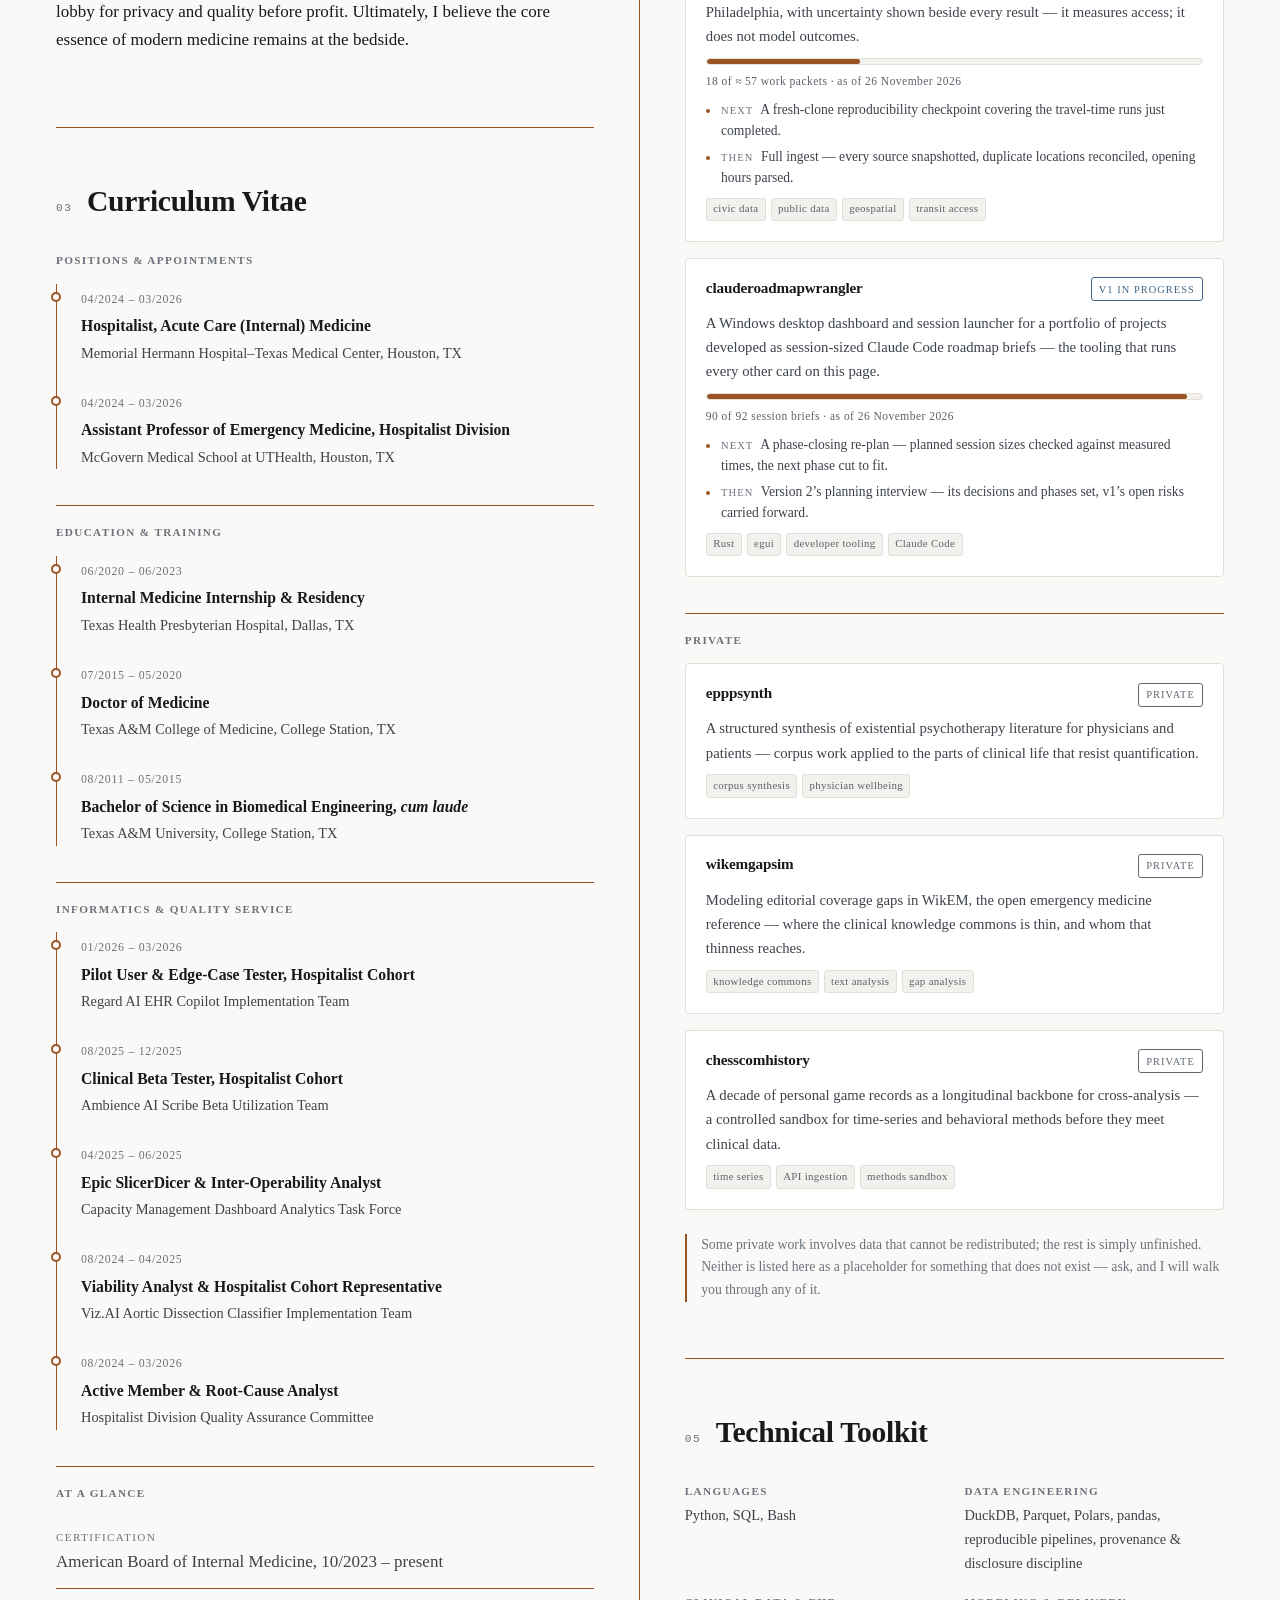
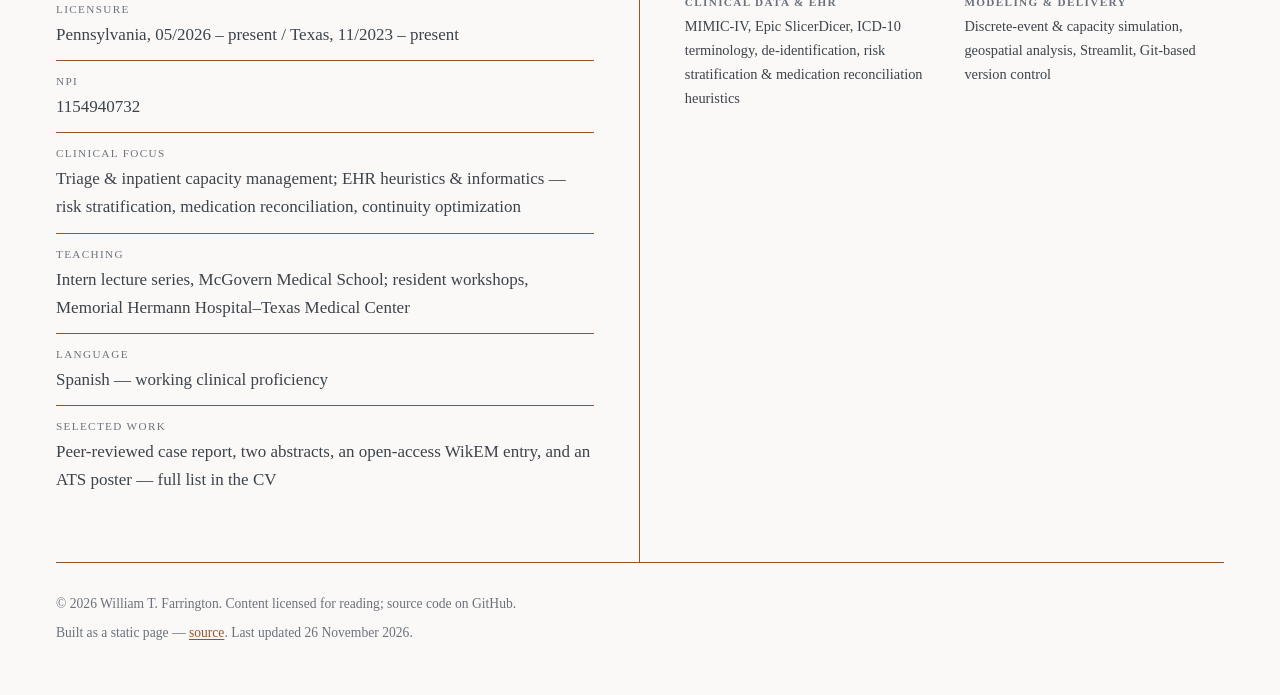
==== commit 812ad59e: "Draw mimicwarehouse's card from its own card file; set phillysim's floor from its v1 paragraph (IN-3" ====
--- a/index.html
+++ b/index.html
@@ -327,9 +327,8 @@
              data-total-estimate (a floor under the total, for a roadmap whose
              later milestones have no rows yet). The bar is aria-hidden;
              .progress-note says the same in words, so it is heard once.
-             mimicwarehouse is the exception: a data repository, left out of
-             the export unread, so its block is still hand-typed (see IN-3 in
-             roadmap/inbox.md).
+             mimicwarehouse, a data repository the export never reads inside,
+             is carried from a card file it writes itself after each commit.
 
              NEXT BULLETS are hand-written in plain English for the brief named
              in data-written-for; once the export's first undone row is another
@@ -384,7 +383,7 @@
               </figure>
             </div>
 
-            <article class="card card--linked">
+            <article class="card card--linked" data-project="mimicwarehouse">
               <div class="card-top">
                 <h3><a href="https://github.com/willtfarrington/mimicwarehouse">mimicwarehouse</a></h3>
                 <span class="badge badge--progress">V1 in progress</span>
@@ -395,15 +394,12 @@
                 pre-commit leak guard &mdash; data never leaves the machine.
               </p>
 
-              <!-- Hand-typed, unlike the cards below: a data repository is left
-                   out of the site export unread. Refresh from mimicwarehouse's
-                   roadmap/README.md until it publishes its own figures (IN-3). -->
-              <div class="progress">
-                <div class="progress-track" style="--pct: 37%" aria-hidden="true"><span></span></div>
-                <p class="progress-note">65 of 174 session briefs &middot; as of November 2026</p>
-              </div>
-
-              <ul class="next">
+              <div class="progress" hidden>
+                <div class="progress-track" aria-hidden="true"><span></span></div>
+                <p class="progress-note"></p>
+              </div>
+
+              <ul class="next" data-written-for="EP-55">
                 <li><span class="lede">Next</span> Latency marts &mdash; first-day features and hourly bins, benchmarked to answer within five seconds.</li>
                 <li><span class="lede">Then</span> The lab app&rsquo;s Streamlit shell, then its row-view gate and small-cell enforcement before the first browser pages.</li>
               </ul>
@@ -452,10 +448,12 @@
                 outcomes.
               </p>
 
-              <!-- M4-M8 have no roadmap rows yet, so the export's total (19)
-                   undercounts v1; the 40 is a floor until they are planned
-                   (IN-3). -->
-              <div class="progress" data-unit="work packets" data-total-estimate="40" hidden>
+              <!-- v1 runs to M7 ("How far v1 runs" in phillysim's roadmap), but
+                   M4-M7 have no rows yet, so the export's total (19) undercounts
+                   it. 57 = those 19 + that paragraph's 28 sessions at high
+                   bounds + 4 refinement gates + about 6 checkpoints: a floor
+                   until its rows cover v1 (IN-5). -->
+              <div class="progress" data-unit="work packets" data-total-estimate="57" hidden>
                 <div class="progress-track" aria-hidden="true"><span></span></div>
                 <p class="progress-note"></p>
               </div>
@@ -599,7 +597,7 @@
   <div class="container">
     <div class="footer-inner">
       <p>&copy; <span id="year">2026</span> William T. Farrington. Content licensed for reading; source code on GitHub.</p>
-      <p>Built as a static page &mdash; <a href="https://github.com/willtfarrington/prime">source</a>. Last updated <time datetime="2026-11-25">25 November 2026</time>.</p>
+      <p>Built as a static page &mdash; <a href="https://github.com/willtfarrington/prime">source</a>. Last updated <time datetime="2026-11-26">26 November 2026</time>.</p>
     </div>
   </div>
 </footer>
